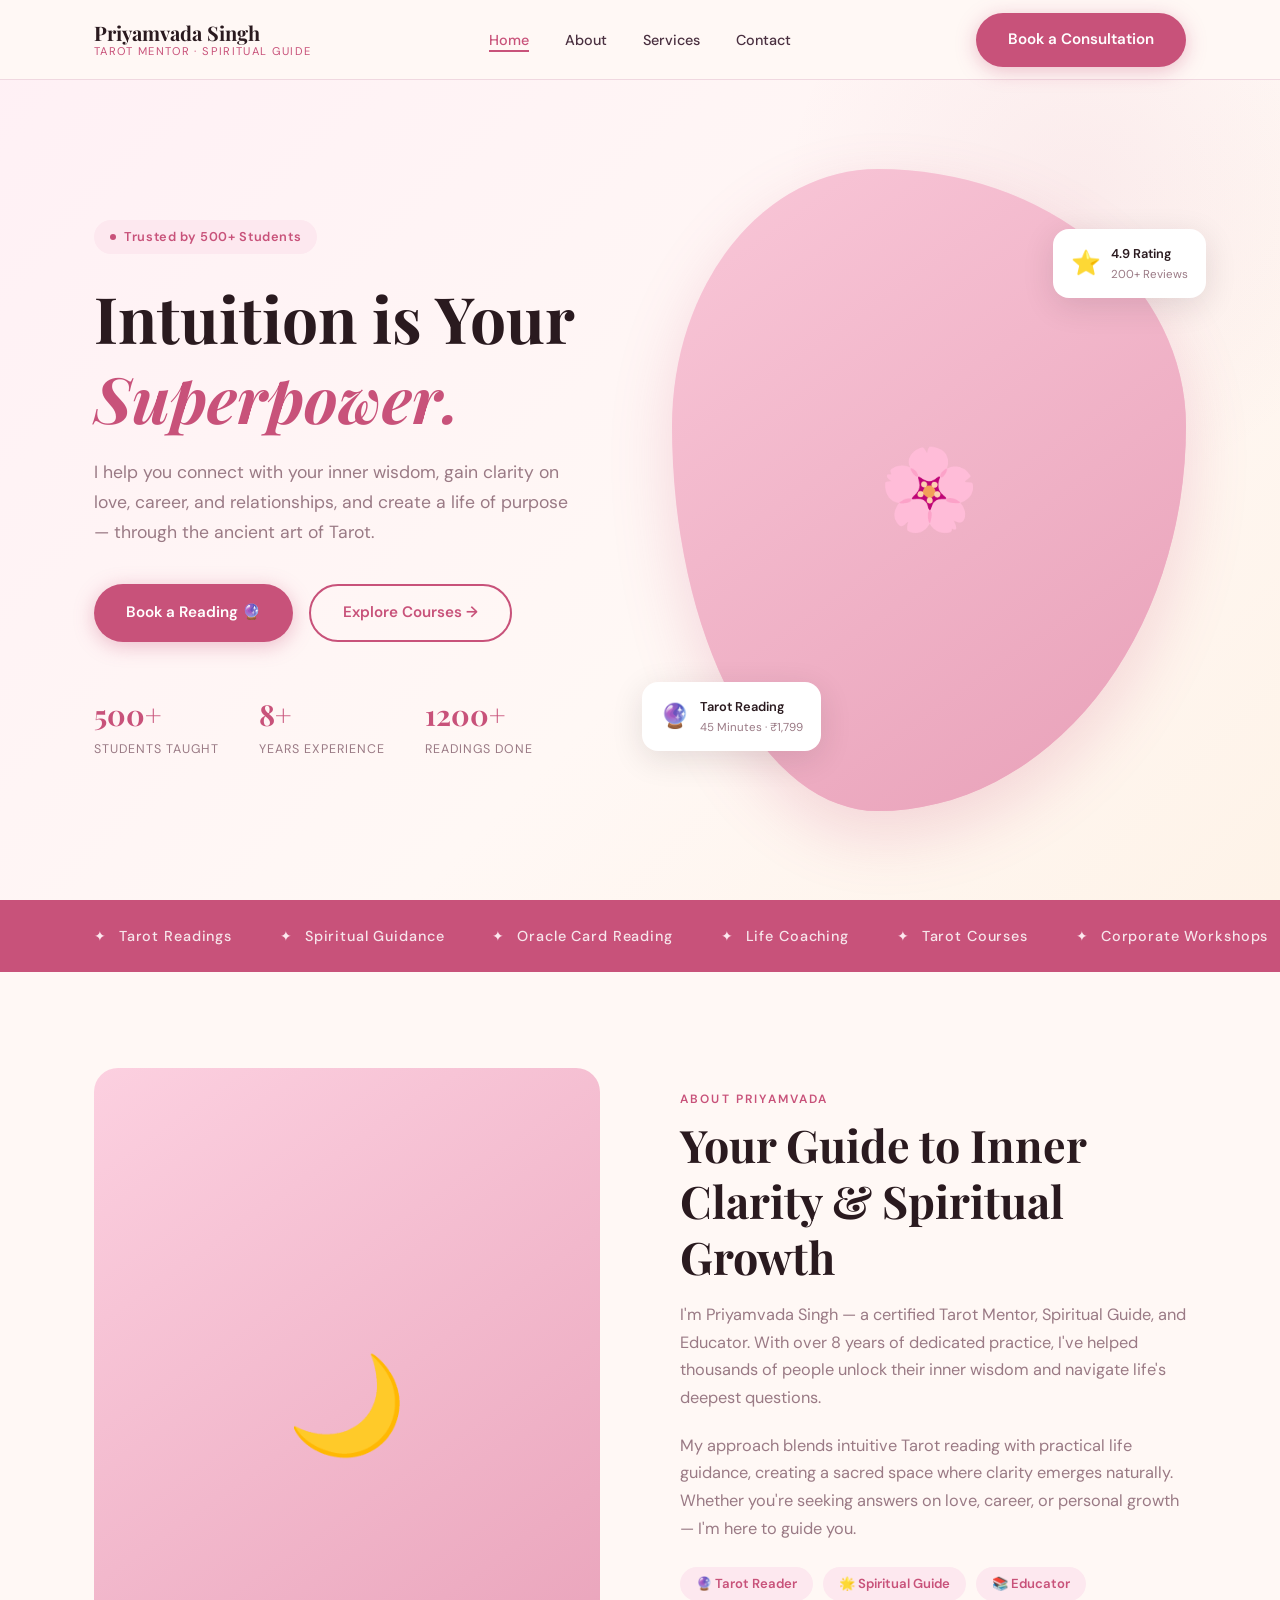
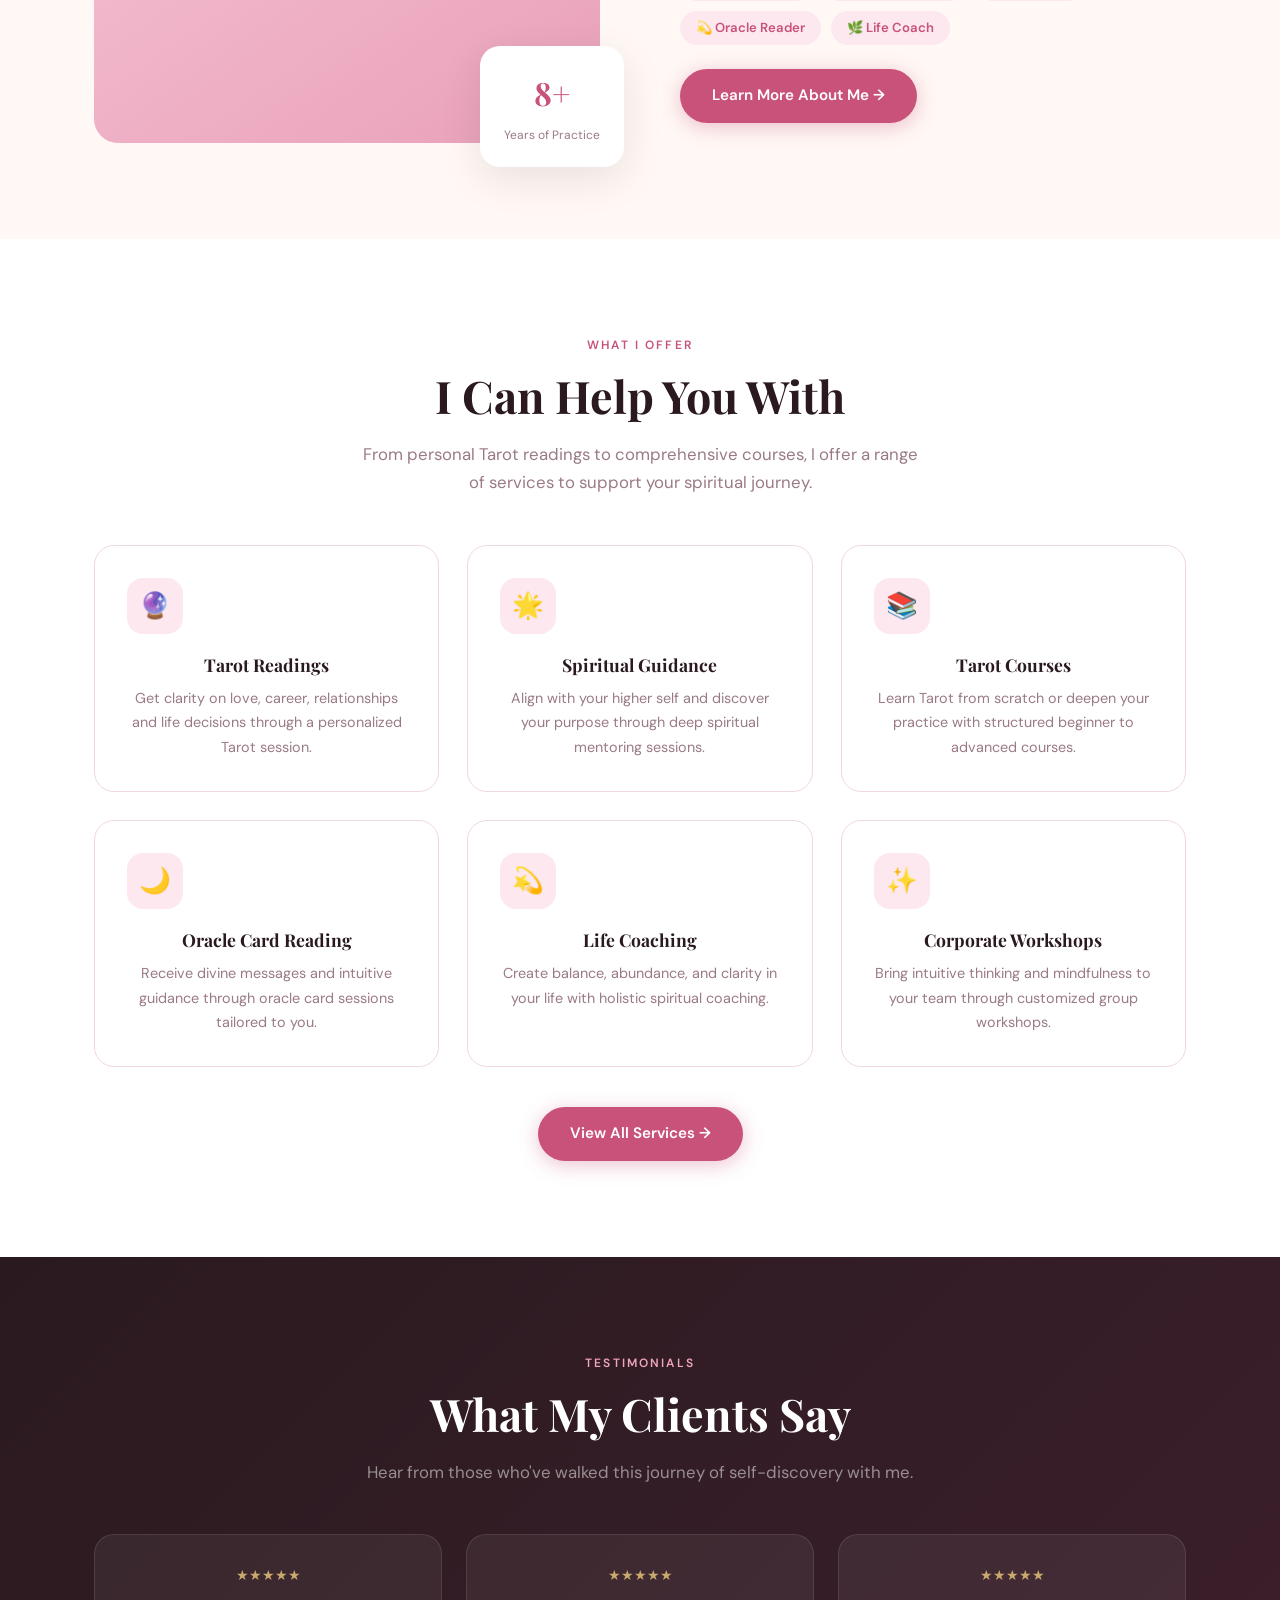
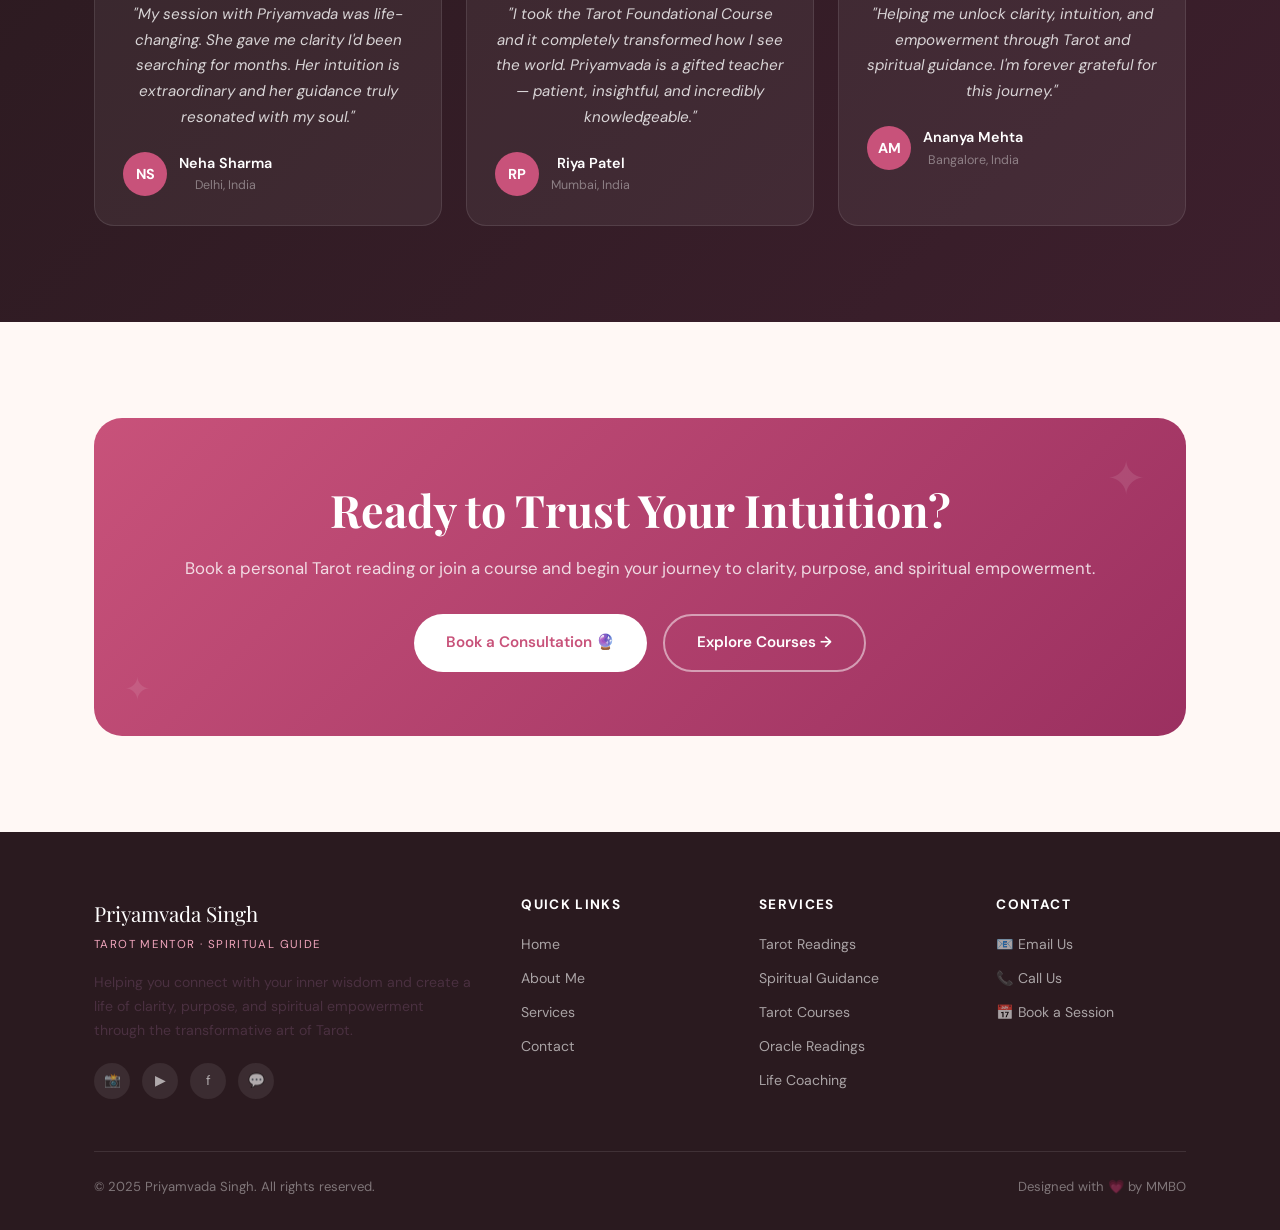
==== index.html @ e2b1d57c "first commit" ====
<!DOCTYPE html>
<html lang="en">
<head>
  <meta charset="UTF-8" />
  <meta name="viewport" content="width=device-width, initial-scale=1.0" />
  <title>Priyamvada Singh | Tarot Mentor & Spiritual Guide</title>
  <meta name="description" content="Connect with your inner wisdom through Tarot readings, spiritual guidance, and courses with Priyamvada Singh." />
  <link rel="stylesheet" href="css/style.css" />
</head>
<body>

<!-- NAVBAR -->
<nav class="navbar">
  <div class="container">
    <div class="nav-inner">
      <a href="index.html" class="nav-logo">
        <span class="logo-name">Priyamvada Singh</span>
        <span class="logo-tagline">Tarot Mentor · Spiritual Guide</span>
      </a>
      <ul class="nav-links">
        <li><a href="index.html" class="active">Home</a></li>
        <li><a href="about.html">About</a></li>
        <li><a href="services.html">Services</a></li>
        <li><a href="contact.html">Contact</a></li>
      </ul>
      <a href="contact.html" class="btn btn-primary nav-cta">Book a Consultation</a>
      <button class="hamburger" aria-label="Menu">
        <span></span><span></span><span></span>
      </button>
    </div>
  </div>
</nav>

<!-- HERO -->
<section class="hero">
  <div class="container">
    <div class="hero-grid">
      <div class="hero-content">
        <div class="hero-badge"><span class="dot"></span> Trusted by 500+ Students</div>
        <h1 class="hero-title">Intuition is Your <em>Superpower.</em></h1>
        <p class="hero-sub">I help you connect with your inner wisdom, gain clarity on love, career, and relationships, and create a life of purpose — through the ancient art of Tarot.</p>
        <div class="hero-actions">
          <a href="contact.html" class="btn btn-primary">Book a Reading 🔮</a>
          <a href="services.html" class="btn btn-outline">Explore Courses →</a>
        </div>
        <div class="hero-stats">
          <div class="hero-stat">
            <div class="num"><span data-target="500" data-suffix="+">500+</span></div>
            <div class="lbl">Students Taught</div>
          </div>
          <div class="hero-stat">
            <div class="num"><span data-target="8" data-suffix="+">8+</span></div>
            <div class="lbl">Years Experience</div>
          </div>
          <div class="hero-stat">
            <div class="num"><span data-target="1200" data-suffix="+">1200+</span></div>
            <div class="lbl">Readings Done</div>
          </div>
        </div>
      </div>
      <div class="hero-img-wrap">
        <div class="hero-img-frame">
          <div style="width:100%;height:100%;background:linear-gradient(145deg,#f9c7d8,#e8a0b8);display:flex;align-items:center;justify-content:center;font-size:5rem;">🌸</div>
        </div>
        <div class="hero-float fl-1">
          <div class="fi">🔮</div>
          <div>
            <div class="ft">Tarot Reading</div>
            <div class="fs">45 Minutes · ₹1,799</div>
          </div>
        </div>
        <div class="hero-float fl-2">
          <div class="fi">⭐</div>
          <div>
            <div class="ft">4.9 Rating</div>
            <div class="fs">200+ Reviews</div>
          </div>
        </div>
      </div>
    </div>
  </div>
</section>

<!-- SERVICES STRIP -->
<div class="services-strip">
  <div class="container">
    <div class="strip-inner">
      <span class="strip-item"><span class="star">✦</span> Tarot Readings</span>
      <span class="strip-item"><span class="star">✦</span> Spiritual Guidance</span>
      <span class="strip-item"><span class="star">✦</span> Oracle Card Reading</span>
      <span class="strip-item"><span class="star">✦</span> Life Coaching</span>
      <span class="strip-item"><span class="star">✦</span> Tarot Courses</span>
      <span class="strip-item"><span class="star">✦</span> Corporate Workshops</span>
      <!-- duplicate for seamless loop -->
      <span class="strip-item"><span class="star">✦</span> Tarot Readings</span>
      <span class="strip-item"><span class="star">✦</span> Spiritual Guidance</span>
      <span class="strip-item"><span class="star">✦</span> Oracle Card Reading</span>
      <span class="strip-item"><span class="star">✦</span> Life Coaching</span>
      <span class="strip-item"><span class="star">✦</span> Tarot Courses</span>
      <span class="strip-item"><span class="star">✦</span> Corporate Workshops</span>
    </div>
  </div>
</div>

<!-- ABOUT SNIPPET -->
<section class="section-pad">
  <div class="container">
    <div class="about-home-grid">
      <div class="about-home-img">
        <div class="about-img-main">
          <div style="width:100%;height:100%;background:linear-gradient(145deg,#fcd0e0,#e8a0b8);display:flex;align-items:center;justify-content:center;font-size:6rem;">🌙</div>
        </div>
        <div class="about-card">
          <span class="ac-num">8+</span>
          <span class="ac-txt">Years of Practice</span>
        </div>
      </div>
      <div class="about-home-content">
        <span class="eyebrow">About Priyamvada</span>
        <h2 class="section-title">Your Guide to Inner Clarity &amp; Spiritual Growth</h2>
        <p>I'm Priyamvada Singh — a certified Tarot Mentor, Spiritual Guide, and Educator. With over 8 years of dedicated practice, I've helped thousands of people unlock their inner wisdom and navigate life's deepest questions.</p>
        <p>My approach blends intuitive Tarot reading with practical life guidance, creating a sacred space where clarity emerges naturally. Whether you're seeking answers on love, career, or personal growth — I'm here to guide you.</p>
        <div class="skills-list">
          <span class="skill-tag">🔮 Tarot Reader</span>
          <span class="skill-tag">🌟 Spiritual Guide</span>
          <span class="skill-tag">📚 Educator</span>
          <span class="skill-tag">💫 Oracle Reader</span>
          <span class="skill-tag">🌿 Life Coach</span>
        </div>
        <a href="about.html" class="btn btn-primary">Learn More About Me →</a>
      </div>
    </div>
  </div>
</section>

<!-- SERVICES OVERVIEW -->
<section class="section-pad" style="background:var(--white);">
  <div class="container text-center">
    <span class="eyebrow">What I Offer</span>
    <h2 class="section-title">I Can Help You With</h2>
    <p class="section-subtitle">From personal Tarot readings to comprehensive courses, I offer a range of services to support your spiritual journey.</p>
    <div class="cards-grid">
      <div class="card">
        <div class="card-icon">🔮</div>
        <h3>Tarot Readings</h3>
        <p>Get clarity on love, career, relationships and life decisions through a personalized Tarot session.</p>
      </div>
      <div class="card">
        <div class="card-icon">🌟</div>
        <h3>Spiritual Guidance</h3>
        <p>Align with your higher self and discover your purpose through deep spiritual mentoring sessions.</p>
      </div>
      <div class="card">
        <div class="card-icon">📚</div>
        <h3>Tarot Courses</h3>
        <p>Learn Tarot from scratch or deepen your practice with structured beginner to advanced courses.</p>
      </div>
      <div class="card">
        <div class="card-icon">🌙</div>
        <h3>Oracle Card Reading</h3>
        <p>Receive divine messages and intuitive guidance through oracle card sessions tailored to you.</p>
      </div>
      <div class="card">
        <div class="card-icon">💫</div>
        <h3>Life Coaching</h3>
        <p>Create balance, abundance, and clarity in your life with holistic spiritual coaching.</p>
      </div>
      <div class="card">
        <div class="card-icon">✨</div>
        <h3>Corporate Workshops</h3>
        <p>Bring intuitive thinking and mindfulness to your team through customized group workshops.</p>
      </div>
    </div>
    <div style="margin-top:40px;">
      <a href="services.html" class="btn btn-primary">View All Services →</a>
    </div>
  </div>
</section>

<!-- TESTIMONIALS -->
<section class="section-pad testimonials-bg">
  <div class="container text-center">
    <span class="eyebrow">Testimonials</span>
    <h2 class="section-title">What My Clients Say</h2>
    <p class="section-subtitle">Hear from those who've walked this journey of self-discovery with me.</p>
    <div class="testi-grid">
      <div class="testi-card">
        <div class="testi-stars">★★★★★</div>
        <p class="testi-text">"My session with Priyamvada was life-changing. She gave me clarity I'd been searching for months. Her intuition is extraordinary and her guidance truly resonated with my soul."</p>
        <div class="testi-author">
          <div class="testi-avatar">NS</div>
          <div>
            <div class="testi-name">Neha Sharma</div>
            <div class="testi-loc">Delhi, India</div>
          </div>
        </div>
      </div>
      <div class="testi-card">
        <div class="testi-stars">★★★★★</div>
        <p class="testi-text">"I took the Tarot Foundational Course and it completely transformed how I see the world. Priyamvada is a gifted teacher — patient, insightful, and incredibly knowledgeable."</p>
        <div class="testi-author">
          <div class="testi-avatar">RP</div>
          <div>
            <div class="testi-name">Riya Patel</div>
            <div class="testi-loc">Mumbai, India</div>
          </div>
        </div>
      </div>
      <div class="testi-card">
        <div class="testi-stars">★★★★★</div>
        <p class="testi-text">"Helping me unlock clarity, intuition, and empowerment through Tarot and spiritual guidance. I'm forever grateful for this journey."</p>
        <div class="testi-author">
          <div class="testi-avatar">AM</div>
          <div>
            <div class="testi-name">Ananya Mehta</div>
            <div class="testi-loc">Bangalore, India</div>
          </div>
        </div>
      </div>
    </div>
  </div>
</section>

<!-- CTA SECTION -->
<section class="section-pad">
  <div class="container">
    <div class="cta-banner">
      <h2>Ready to Trust Your Intuition?</h2>
      <p>Book a personal Tarot reading or join a course and begin your journey to clarity, purpose, and spiritual empowerment.</p>
      <div style="display:flex;gap:16px;justify-content:center;flex-wrap:wrap;">
        <a href="contact.html" class="btn btn-white">Book a Consultation 🔮</a>
        <a href="services.html" class="btn btn-outline" style="border-color:rgba(255,255,255,0.5);color:#fff;">Explore Courses →</a>
      </div>
    </div>
  </div>
</section>

<!-- FOOTER -->
<footer class="footer">
  <div class="container">
    <div class="footer-grid">
      <div class="footer-brand">
        <span class="logo-name">Priyamvada Singh</span>
        <span class="logo-tagline">Tarot Mentor · Spiritual Guide</span>
        <p>Helping you connect with your inner wisdom and create a life of clarity, purpose, and spiritual empowerment through the transformative art of Tarot.</p>
        <div class="social-links">
          <a href="#" title="Instagram">📸</a>
          <a href="#" title="YouTube">▶</a>
          <a href="#" title="Facebook">f</a>
          <a href="#" title="WhatsApp">💬</a>
        </div>
      </div>
      <div class="footer-col">
        <h4>Quick Links</h4>
        <a href="index.html">Home</a>
        <a href="about.html">About Me</a>
        <a href="services.html">Services</a>
        <a href="contact.html">Contact</a>
      </div>
      <div class="footer-col">
        <h4>Services</h4>
        <a href="services.html">Tarot Readings</a>
        <a href="services.html">Spiritual Guidance</a>
        <a href="services.html">Tarot Courses</a>
        <a href="services.html">Oracle Readings</a>
        <a href="services.html">Life Coaching</a>
      </div>
      <div class="footer-col">
        <h4>Contact</h4>
        <a href="mailto:priyamvada@example.com">📧 Email Us</a>
        <a href="tel:+919999999999">📞 Call Us</a>
        <a href="contact.html">📅 Book a Session</a>
      </div>
    </div>
    <div class="footer-bottom">
      <span>© 2025 Priyamvada Singh. All rights reserved.</span>
      <span>Designed with 💗 by MMBO</span>
    </div>
  </div>
</footer>

<script src="js/main.js"></script>
</body>
</html>
---- css/style.css ----
/* ===========================
   PRIYAMVADA SINGH - MAIN CSS
   =========================== */

@import url('https://fonts.googleapis.com/css2?family=Playfair+Display:ital,wght@0,400;0,600;0,700;1,400&family=DM+Sans:wght@300;400;500;600&display=swap');

:root {
  --rose: #C8527A;
  --rose-light: #F0A5BC;
  --rose-pale: #FDE8EF;
  --cream: #FFF8F5;
  --gold: #C9A96E;
  --dark: #2A1A1F;
  --text: #4A3040;
  --text-muted: #9A7A85;
  --white: #FFFFFF;
  --border: #F0D8E0;
  --nav-h: 80px;
}

*, *::before, *::after { box-sizing: border-box; margin: 0; padding: 0; }

html { scroll-behavior: smooth; font-size: 16px; }

body {
  font-family: 'DM Sans', sans-serif;
  color: var(--text);
  background: var(--cream);
  line-height: 1.7;
}

/* ---- TYPOGRAPHY ---- */
h1, h2, h3, h4 {
  font-family: 'Playfair Display', serif;
  color: var(--dark);
  line-height: 1.25;
}
h1 { font-size: clamp(2.4rem, 5vw, 4rem); }
h2 { font-size: clamp(1.8rem, 3.5vw, 2.8rem); }
h3 { font-size: clamp(1.2rem, 2vw, 1.5rem); }

p { font-size: 1rem; color: var(--text); }

a { text-decoration: none; color: inherit; }
ul { list-style: none; }
img { max-width: 100%; display: block; }

/* ---- UTILITIES ---- */
.container { max-width: 1140px; margin: 0 auto; padding: 0 24px; }
.section-pad { padding: 96px 0; }
.section-pad-sm { padding: 64px 0; }
.text-center { text-align: center; }
.text-rose { color: var(--rose); }
.text-gold { color: var(--gold); }

.eyebrow {
  font-family: 'DM Sans', sans-serif;
  font-size: 0.75rem;
  font-weight: 600;
  letter-spacing: 0.18em;
  text-transform: uppercase;
  color: var(--rose);
  margin-bottom: 12px;
  display: block;
}

.section-title { margin-bottom: 16px; }
.section-subtitle {
  font-size: 1.05rem;
  color: var(--text-muted);
  max-width: 560px;
  margin: 0 auto 48px;
}

/* ---- BUTTONS ---- */
.btn {
  display: inline-flex;
  align-items: center;
  gap: 8px;
  padding: 14px 32px;
  border-radius: 50px;
  font-family: 'DM Sans', sans-serif;
  font-weight: 600;
  font-size: 0.95rem;
  transition: all 0.3s ease;
  cursor: pointer;
  border: none;
}
.btn-primary {
  background: var(--rose);
  color: var(--white);
  box-shadow: 0 4px 20px rgba(200,82,122,0.35);
}
.btn-primary:hover {
  background: #b04068;
  transform: translateY(-2px);
  box-shadow: 0 8px 28px rgba(200,82,122,0.4);
}
.btn-outline {
  background: transparent;
  color: var(--rose);
  border: 2px solid var(--rose);
}
.btn-outline:hover {
  background: var(--rose);
  color: var(--white);
}
.btn-white {
  background: var(--white);
  color: var(--rose);
}
.btn-white:hover {
  background: var(--rose-pale);
}

/* ---- NAVBAR ---- */
.navbar {
  position: fixed;
  top: 0; left: 0; right: 0;
  z-index: 1000;
  height: var(--nav-h);
  background: rgba(255,248,245,0.95);
  backdrop-filter: blur(12px);
  border-bottom: 1px solid var(--border);
  transition: box-shadow 0.3s;
}
.navbar.scrolled { box-shadow: 0 4px 24px rgba(42,26,31,0.08); }
.nav-inner {
  display: flex;
  align-items: center;
  justify-content: space-between;
  height: var(--nav-h);
}
.nav-logo {
  display: flex;
  flex-direction: column;
  line-height: 1.2;
}
.nav-logo .logo-name {
  font-family: 'Playfair Display', serif;
  font-size: 1.25rem;
  font-weight: 700;
  color: var(--dark);
}
.nav-logo .logo-tagline {
  font-size: 0.7rem;
  letter-spacing: 0.12em;
  text-transform: uppercase;
  color: var(--rose);
}
.nav-links {
  display: flex;
  align-items: center;
  gap: 36px;
}
.nav-links a {
  font-size: 0.9rem;
  font-weight: 500;
  color: var(--text);
  transition: color 0.2s;
  position: relative;
}
.nav-links a::after {
  content: '';
  position: absolute;
  bottom: -3px; left: 0;
  width: 0; height: 2px;
  background: var(--rose);
  transition: width 0.3s;
}
.nav-links a:hover,
.nav-links a.active { color: var(--rose); }
.nav-links a:hover::after,
.nav-links a.active::after { width: 100%; }
.nav-cta { margin-left: 8px; }

.hamburger {
  display: none;
  flex-direction: column;
  gap: 5px;
  cursor: pointer;
  padding: 4px;
}
.hamburger span {
  display: block;
  width: 24px;
  height: 2px;
  background: var(--dark);
  border-radius: 2px;
  transition: all 0.3s;
}

/* ---- HERO (HOME) ---- */
.hero {
  min-height: 100vh;
  display: flex;
  align-items: center;
  padding-top: var(--nav-h);
  background: linear-gradient(135deg, #FFF0F5 0%, var(--cream) 60%, #FEF3E8 100%);
  position: relative;
  overflow: hidden;
}
.hero::before {
  content: '';
  position: absolute;
  width: 600px; height: 600px;
  border-radius: 50%;
  background: radial-gradient(circle, rgba(200,82,122,0.08) 0%, transparent 70%);
  top: -100px; right: -100px;
  pointer-events: none;
}
.hero-grid {
  display: grid;
  grid-template-columns: 1fr 1fr;
  gap: 64px;
  align-items: center;
}
.hero-badge {
  display: inline-flex;
  align-items: center;
  gap: 8px;
  padding: 6px 16px;
  background: var(--rose-pale);
  border-radius: 50px;
  font-size: 0.8rem;
  font-weight: 600;
  color: var(--rose);
  margin-bottom: 24px;
  letter-spacing: 0.05em;
}
.hero-badge .dot {
  width: 6px; height: 6px;
  background: var(--rose);
  border-radius: 50%;
  animation: pulse 2s infinite;
}
@keyframes pulse {
  0%,100%{opacity:1;transform:scale(1)}
  50%{opacity:0.5;transform:scale(1.4)}
}
.hero-title { margin-bottom: 20px; }
.hero-title em {
  font-style: italic;
  color: var(--rose);
}
.hero-sub {
  font-size: 1.1rem;
  color: var(--text-muted);
  margin-bottom: 36px;
  max-width: 480px;
}
.hero-actions {
  display: flex;
  gap: 16px;
  flex-wrap: wrap;
  margin-bottom: 48px;
}
.hero-stats {
  display: flex;
  gap: 40px;
}
.hero-stat .num {
  font-family: 'Playfair Display', serif;
  font-size: 1.8rem;
  font-weight: 700;
  color: var(--dark);
}
.hero-stat .num span { color: var(--rose); }
.hero-stat .lbl {
  font-size: 0.78rem;
  color: var(--text-muted);
  letter-spacing: 0.08em;
  text-transform: uppercase;
}
.hero-img-wrap {
  position: relative;
}
.hero-img-frame {
  border-radius: 40% 60% 60% 40% / 40% 40% 60% 60%;
  overflow: hidden;
  aspect-ratio: 4/5;
  background: linear-gradient(145deg, var(--rose-pale), var(--rose-light));
  box-shadow: 0 24px 64px rgba(200,82,122,0.2);
}
.hero-img-frame img {
  width: 100%; height: 100%;
  object-fit: cover;
  border-radius: inherit;
}
.hero-float {
  position: absolute;
  background: var(--white);
  border-radius: 16px;
  padding: 14px 18px;
  box-shadow: 0 8px 32px rgba(42,26,31,0.12);
  display: flex;
  align-items: center;
  gap: 10px;
}
.hero-float.fl-1 { bottom: 60px; left: -30px; }
.hero-float.fl-2 { top: 60px; right: -20px; }
.hero-float .fi { font-size: 1.5rem; }
.hero-float .ft { font-size: 0.8rem; font-weight: 600; color: var(--dark); }
.hero-float .fs { font-size: 0.72rem; color: var(--text-muted); }

/* ---- SERVICES STRIP ---- */
.services-strip {
  padding: 24px 0;
  background: var(--rose);
  overflow: hidden;
}
.strip-inner {
  display: flex;
  gap: 48px;
  animation: marquee 20s linear infinite;
  white-space: nowrap;
}
.strip-item {
  display: inline-flex;
  align-items: center;
  gap: 12px;
  color: rgba(255,255,255,0.85);
  font-size: 0.9rem;
  font-weight: 500;
  letter-spacing: 0.06em;
}
.strip-item .star { color: var(--rose-pale); }
@keyframes marquee {
  0% { transform: translateX(0); }
  100% { transform: translateX(-50%); }
}

/* ---- ABOUT SECTION (homepage) ---- */
.about-home-grid {
  display: grid;
  grid-template-columns: 1fr 1fr;
  gap: 80px;
  align-items: center;
}
.about-home-img {
  position: relative;
}
.about-img-main {
  border-radius: 24px;
  overflow: hidden;
  aspect-ratio: 3/4;
  background: var(--rose-pale);
}
.about-img-main img { width:100%;height:100%;object-fit:cover; }
.about-card {
  position: absolute;
  bottom: -24px;
  right: -24px;
  background: var(--white);
  border-radius: 20px;
  padding: 20px 24px;
  box-shadow: 0 12px 40px rgba(42,26,31,0.1);
  text-align: center;
}
.about-card .ac-num {
  font-family: 'Playfair Display', serif;
  font-size: 2rem;
  font-weight: 700;
  color: var(--rose);
  display: block;
}
.about-card .ac-txt { font-size: 0.75rem; color: var(--text-muted); }
.about-home-content .eyebrow { margin-bottom: 8px; }
.about-home-content p { margin-bottom: 20px; color: var(--text-muted); font-size: 1.02rem; }
.skills-list { display: flex; flex-wrap: wrap; gap: 10px; margin: 24px 0; }
.skill-tag {
  padding: 6px 16px;
  background: var(--rose-pale);
  color: var(--rose);
  border-radius: 50px;
  font-size: 0.82rem;
  font-weight: 600;
}

/* ---- CARD GRID ---- */
.cards-grid {
  display: grid;
  grid-template-columns: repeat(3, 1fr);
  gap: 28px;
}
.card {
  background: var(--white);
  border-radius: 20px;
  padding: 32px;
  border: 1px solid var(--border);
  transition: all 0.3s;
}
.card:hover {
  transform: translateY(-6px);
  box-shadow: 0 16px 48px rgba(200,82,122,0.12);
  border-color: var(--rose-light);
}
.card-icon {
  width: 56px; height: 56px;
  background: var(--rose-pale);
  border-radius: 16px;
  display: flex;
  align-items: center;
  justify-content: center;
  font-size: 1.6rem;
  margin-bottom: 20px;
}
.card h3 { font-size: 1.1rem; margin-bottom: 10px; }
.card p { font-size: 0.9rem; color: var(--text-muted); }

/* ---- TESTIMONIALS ---- */
.testimonials-bg {
  background: linear-gradient(135deg, #2A1A1F 0%, #3D1F2D 100%);
}
.testimonials-bg .eyebrow { color: var(--rose-light); }
.testimonials-bg .section-title { color: var(--white); }
.testimonials-bg .section-subtitle { color: rgba(255,255,255,0.5); }
.testi-grid { display: grid; grid-template-columns: repeat(3,1fr); gap: 24px; }
.testi-card {
  background: rgba(255,255,255,0.06);
  border: 1px solid rgba(255,255,255,0.1);
  border-radius: 20px;
  padding: 28px;
}
.testi-stars { color: var(--gold); font-size: 0.9rem; margin-bottom: 14px; }
.testi-text {
  font-size: 0.95rem;
  color: rgba(255,255,255,0.8);
  line-height: 1.7;
  margin-bottom: 20px;
  font-style: italic;
}
.testi-author { display: flex; align-items: center; gap: 12px; }
.testi-avatar {
  width: 44px; height: 44px;
  border-radius: 50%;
  background: var(--rose);
  display: flex; align-items: center; justify-content: center;
  font-weight: 700; color: var(--white); font-size: 0.9rem;
}
.testi-name { font-weight: 600; color: var(--white); font-size: 0.9rem; }
.testi-loc { font-size: 0.78rem; color: rgba(255,255,255,0.4); }

/* ---- CTA BANNER ---- */
.cta-banner {
  background: linear-gradient(135deg, var(--rose) 0%, #9B3060 100%);
  border-radius: 28px;
  padding: 64px 48px;
  text-align: center;
  position: relative;
  overflow: hidden;
}
.cta-banner::before {
  content:'✦';
  position:absolute;
  top:20px;right:40px;
  font-size:3rem;
  color:rgba(255,255,255,0.1);
}
.cta-banner::after {
  content:'✦';
  position:absolute;
  bottom:20px;left:30px;
  font-size:2rem;
  color:rgba(255,255,255,0.1);
}
.cta-banner h2 { color: var(--white); margin-bottom: 16px; }
.cta-banner p { color: rgba(255,255,255,0.8); margin-bottom: 32px; font-size: 1.05rem; }

/* ---- FOOTER ---- */
.footer {
  background: var(--dark);
  color: rgba(255,255,255,0.7);
  padding: 64px 0 32px;
}
.footer-grid {
  display: grid;
  grid-template-columns: 2fr 1fr 1fr 1fr;
  gap: 48px;
  margin-bottom: 48px;
}
.footer-brand .logo-name { font-family: 'Playfair Display', serif; font-size: 1.3rem; color: var(--white); display: block; margin-bottom: 4px; }
.footer-brand .logo-tagline { font-size: 0.72rem; letter-spacing: 0.12em; text-transform: uppercase; color: var(--rose-light); display: block; margin-bottom: 16px; }
.footer-brand p { font-size: 0.88rem; line-height: 1.7; margin-bottom: 20px; }
.social-links { display: flex; gap: 12px; }
.social-links a {
  width: 36px; height: 36px;
  border-radius: 50%;
  background: rgba(255,255,255,0.08);
  display: flex; align-items: center; justify-content: center;
  font-size: 0.85rem;
  color: rgba(255,255,255,0.6);
  transition: all 0.2s;
}
.social-links a:hover { background: var(--rose); color: var(--white); }
.footer-col h4 { font-family: 'DM Sans', sans-serif; font-size: 0.85rem; font-weight: 700; letter-spacing: 0.1em; text-transform: uppercase; color: var(--white); margin-bottom: 20px; }
.footer-col a { display: block; font-size: 0.88rem; color: rgba(255,255,255,0.6); margin-bottom: 10px; transition: color 0.2s; }
.footer-col a:hover { color: var(--rose-light); }
.footer-bottom {
  border-top: 1px solid rgba(255,255,255,0.1);
  padding-top: 24px;
  display: flex;
  justify-content: space-between;
  align-items: center;
  font-size: 0.82rem;
  color: rgba(255,255,255,0.4);
}

/* ---- PAGE HERO (inner pages) ---- */
.page-hero {
  background: linear-gradient(135deg, #FFF0F5 0%, var(--cream) 100%);
  padding: calc(var(--nav-h) + 64px) 0 80px;
  text-align: center;
  position: relative;
  overflow: hidden;
}
.page-hero::before {
  content:'';
  position:absolute;
  width:400px;height:400px;
  border-radius:50%;
  background:radial-gradient(circle,rgba(200,82,122,0.1) 0%,transparent 70%);
  top:-100px;right:10%;
  pointer-events:none;
}
.breadcrumb {
  display: flex;
  align-items: center;
  justify-content: center;
  gap: 8px;
  font-size: 0.85rem;
  color: var(--text-muted);
  margin-bottom: 16px;
}
.breadcrumb a { color: var(--rose); }
.breadcrumb span { color: var(--border); }

/* ---- ABOUT PAGE ---- */
.about-intro-grid {
  display: grid;
  grid-template-columns: 5fr 7fr;
  gap: 80px;
  align-items: start;
}
.about-img-stack { position: relative; }
.about-img-big {
  border-radius: 24px;
  overflow: hidden;
  aspect-ratio: 3/4;
  background: linear-gradient(145deg, var(--rose-pale), var(--rose-light));
}
.about-img-big img { width:100%;height:100%;object-fit:cover; }
.about-img-sm {
  position: absolute;
  bottom: -20px; right: -20px;
  width: 48%;
  border-radius: 16px;
  overflow: hidden;
  aspect-ratio: 1;
  border: 4px solid var(--white);
  box-shadow: 0 8px 32px rgba(42,26,31,0.12);
  background: var(--rose-pale);
}
.about-img-sm img { width:100%;height:100%;object-fit:cover; }
.about-intro-content p { color: var(--text-muted); margin-bottom: 20px; font-size: 1.02rem; }
.values-list { margin: 32px 0; display: flex; flex-direction: column; gap: 16px; }
.value-item {
  display: flex;
  align-items: flex-start;
  gap: 14px;
  padding: 16px 20px;
  background: var(--rose-pale);
  border-radius: 14px;
}
.value-icon { font-size: 1.4rem; flex-shrink: 0; }
.value-title { font-weight: 700; font-size: 0.95rem; color: var(--dark); margin-bottom: 2px; }
.value-desc { font-size: 0.85rem; color: var(--text-muted); }

.journey-section { background: var(--white); }
.timeline { position: relative; padding-left: 40px; }
.timeline::before {
  content:'';
  position:absolute;
  left: 16px; top:0; bottom:0;
  width: 2px;
  background: linear-gradient(to bottom, var(--rose), var(--rose-light), transparent);
}
.tl-item { position: relative; margin-bottom: 40px; }
.tl-dot {
  position: absolute;
  left: -32px; top: 6px;
  width: 14px; height: 14px;
  border-radius: 50%;
  background: var(--rose);
  border: 3px solid var(--white);
  box-shadow: 0 0 0 3px var(--rose-pale);
}
.tl-year { font-size: 0.78rem; font-weight: 700; color: var(--rose); letter-spacing: 0.1em; margin-bottom: 4px; }
.tl-title { font-size: 1rem; font-weight: 700; color: var(--dark); margin-bottom: 4px; }
.tl-desc { font-size: 0.88rem; color: var(--text-muted); }

/* ---- SERVICES PAGE ---- */
.services-full-grid { display: grid; grid-template-columns: repeat(2,1fr); gap: 32px; }
.service-card {
  background: var(--white);
  border-radius: 24px;
  padding: 40px;
  border: 1px solid var(--border);
  transition: all 0.3s;
  position: relative;
  overflow: hidden;
}
.service-card::before {
  content:'';
  position:absolute;
  top:0;left:0;right:0;
  height:4px;
  background: linear-gradient(90deg, var(--rose), var(--rose-light));
  transform: scaleX(0);
  transform-origin: left;
  transition: transform 0.3s;
}
.service-card:hover { transform: translateY(-4px); box-shadow: 0 20px 56px rgba(200,82,122,0.12); border-color: var(--rose-light); }
.service-card:hover::before { transform: scaleX(1); }
.service-icon { font-size: 2.4rem; margin-bottom: 20px; }
.service-card h3 { margin-bottom: 12px; font-size: 1.25rem; }
.service-card p { color: var(--text-muted); font-size: 0.95rem; margin-bottom: 20px; }
.service-includes { list-style: none; margin-bottom: 24px; }
.service-includes li {
  font-size: 0.88rem;
  color: var(--text-muted);
  padding: 6px 0;
  border-bottom: 1px solid var(--border);
  display: flex;
  align-items: center;
  gap: 8px;
}
.service-includes li::before { content:'✓'; color: var(--rose); font-weight: 700; }
.service-price { font-family: 'Playfair Display', serif; font-size: 1.4rem; font-weight: 700; color: var(--rose); }

.process-steps { display: grid; grid-template-columns: repeat(4,1fr); gap: 24px; position: relative; }
.process-steps::before {
  content:'';
  position:absolute;
  top:36px;left:10%;right:10%;
  height:2px;
  background: linear-gradient(90deg, var(--rose), var(--rose-light));
  z-index:0;
}
.step { text-align: center; position: relative; z-index:1; }
.step-num {
  width: 72px; height: 72px;
  border-radius: 50%;
  background: var(--white);
  border: 2px solid var(--rose);
  display: flex; align-items: center; justify-content: center;
  font-family: 'Playfair Display', serif;
  font-size: 1.4rem;
  font-weight: 700;
  color: var(--rose);
  margin: 0 auto 20px;
  box-shadow: 0 4px 20px rgba(200,82,122,0.15);
}
.step h4 { font-size: 0.95rem; margin-bottom: 8px; }
.step p { font-size: 0.82rem; color: var(--text-muted); }

/* ---- CONTACT PAGE ---- */
.contact-grid { display: grid; grid-template-columns: 5fr 7fr; gap: 64px; align-items: start; }
.contact-info-card {
  background: linear-gradient(135deg, var(--rose) 0%, #9B3060 100%);
  border-radius: 24px;
  padding: 40px;
  color: var(--white);
}
.contact-info-card h3 { color: var(--white); margin-bottom: 8px; }
.contact-info-card > p { color: rgba(255,255,255,0.7); margin-bottom: 32px; font-size: 0.95rem; }
.contact-item { display: flex; gap: 16px; margin-bottom: 24px; }
.contact-item-icon {
  width: 44px; height: 44px;
  border-radius: 12px;
  background: rgba(255,255,255,0.15);
  display: flex; align-items: center; justify-content: center;
  font-size: 1.1rem;
  flex-shrink: 0;
}
.contact-item-label { font-size: 0.75rem; letter-spacing: 0.1em; text-transform: uppercase; color: rgba(255,255,255,0.5); margin-bottom: 2px; }
.contact-item-val { font-weight: 600; color: var(--white); font-size: 0.95rem; }
.contact-social { margin-top: 32px; }
.contact-social p { color: rgba(255,255,255,0.6); font-size: 0.82rem; margin-bottom: 12px; }
.cs-links { display: flex; gap: 10px; }
.cs-links a {
  width: 38px; height: 38px;
  border-radius: 50%;
  background: rgba(255,255,255,0.15);
  display: flex; align-items: center; justify-content: center;
  font-size: 0.85rem; color: var(--white);
  transition: all 0.2s;
}
.cs-links a:hover { background: var(--white); color: var(--rose); }

.contact-form-wrap {
  background: var(--white);
  border-radius: 24px;
  padding: 40px;
  box-shadow: 0 8px 40px rgba(42,26,31,0.06);
}
.contact-form-wrap h3 { margin-bottom: 8px; }
.contact-form-wrap > p { color: var(--text-muted); font-size: 0.92rem; margin-bottom: 28px; }
.form-row { display: grid; grid-template-columns: 1fr 1fr; gap: 20px; }
.form-group { margin-bottom: 20px; }
.form-group label {
  display: block;
  font-size: 0.82rem;
  font-weight: 600;
  color: var(--dark);
  margin-bottom: 8px;
  letter-spacing: 0.04em;
}
.form-group input,
.form-group select,
.form-group textarea {
  width: 100%;
  padding: 12px 16px;
  border: 1.5px solid var(--border);
  border-radius: 12px;
  font-family: 'DM Sans', sans-serif;
  font-size: 0.95rem;
  color: var(--dark);
  background: var(--cream);
  transition: border-color 0.2s;
  outline: none;
  resize: vertical;
}
.form-group input:focus,
.form-group select:focus,
.form-group textarea:focus { border-color: var(--rose); background: var(--white); }
.form-group textarea { min-height: 120px; }
.form-group select { cursor: pointer; }

.faq-section { background: var(--cream); }
.faq-list { max-width: 720px; margin: 0 auto; }
.faq-item {
  background: var(--white);
  border-radius: 16px;
  margin-bottom: 12px;
  border: 1px solid var(--border);
  overflow: hidden;
}
.faq-q {
  width: 100%;
  background: none;
  border: none;
  padding: 20px 24px;
  text-align: left;
  display: flex;
  justify-content: space-between;
  align-items: center;
  cursor: pointer;
  font-family: 'DM Sans', sans-serif;
  font-size: 0.95rem;
  font-weight: 600;
  color: var(--dark);
}
.faq-q .arrow { transition: transform 0.3s; font-size: 0.7rem; color: var(--rose); }
.faq-item.open .faq-q .arrow { transform: rotate(180deg); }
.faq-a {
  max-height: 0;
  overflow: hidden;
  transition: max-height 0.4s ease;
}
.faq-item.open .faq-a { max-height: 200px; }
.faq-a p { padding: 0 24px 20px; font-size: 0.9rem; color: var(--text-muted); }

/* ---- MAP EMBED ---- */
.map-wrap {
  border-radius: 20px;
  overflow: hidden;
  height: 320px;
  background: var(--rose-pale);
  display: flex;
  align-items: center;
  justify-content: center;
  border: 1px solid var(--border);
}
.map-placeholder { text-align: center; color: var(--text-muted); }
.map-placeholder .mi { font-size: 2rem; margin-bottom: 8px; }

/* ---- MOBILE ---- */
@media (max-width: 992px) {
  .cards-grid { grid-template-columns: 1fr 1fr; }
  .hero-grid { grid-template-columns: 1fr; gap: 48px; }
  .hero-img-wrap { order: -1; max-width: 420px; margin: 0 auto; }
  .about-home-grid { grid-template-columns: 1fr; }
  .about-intro-grid { grid-template-columns: 1fr; }
  .footer-grid { grid-template-columns: 1fr 1fr; }
  .services-full-grid { grid-template-columns: 1fr; }
  .contact-grid { grid-template-columns: 1fr; }
  .process-steps { grid-template-columns: repeat(2,1fr); }
  .process-steps::before { display: none; }
  .testi-grid { grid-template-columns: 1fr; }
}
@media (max-width: 768px) {
  .nav-links { display: none; }
  .nav-cta.btn { display: none; }
  .hamburger { display: flex; }
  .nav-links.open { display: flex; flex-direction: column; position: absolute; top: var(--nav-h); left: 0; right: 0; background: var(--white); padding: 20px 24px 32px; border-bottom: 1px solid var(--border); gap: 20px; }
  .cards-grid { grid-template-columns: 1fr; }
  .hero-stats { gap: 24px; }
  .footer-grid { grid-template-columns: 1fr; }
  .form-row { grid-template-columns: 1fr; }
  .cta-banner { padding: 40px 28px; }
  .process-steps { grid-template-columns: 1fr 1fr; }
}
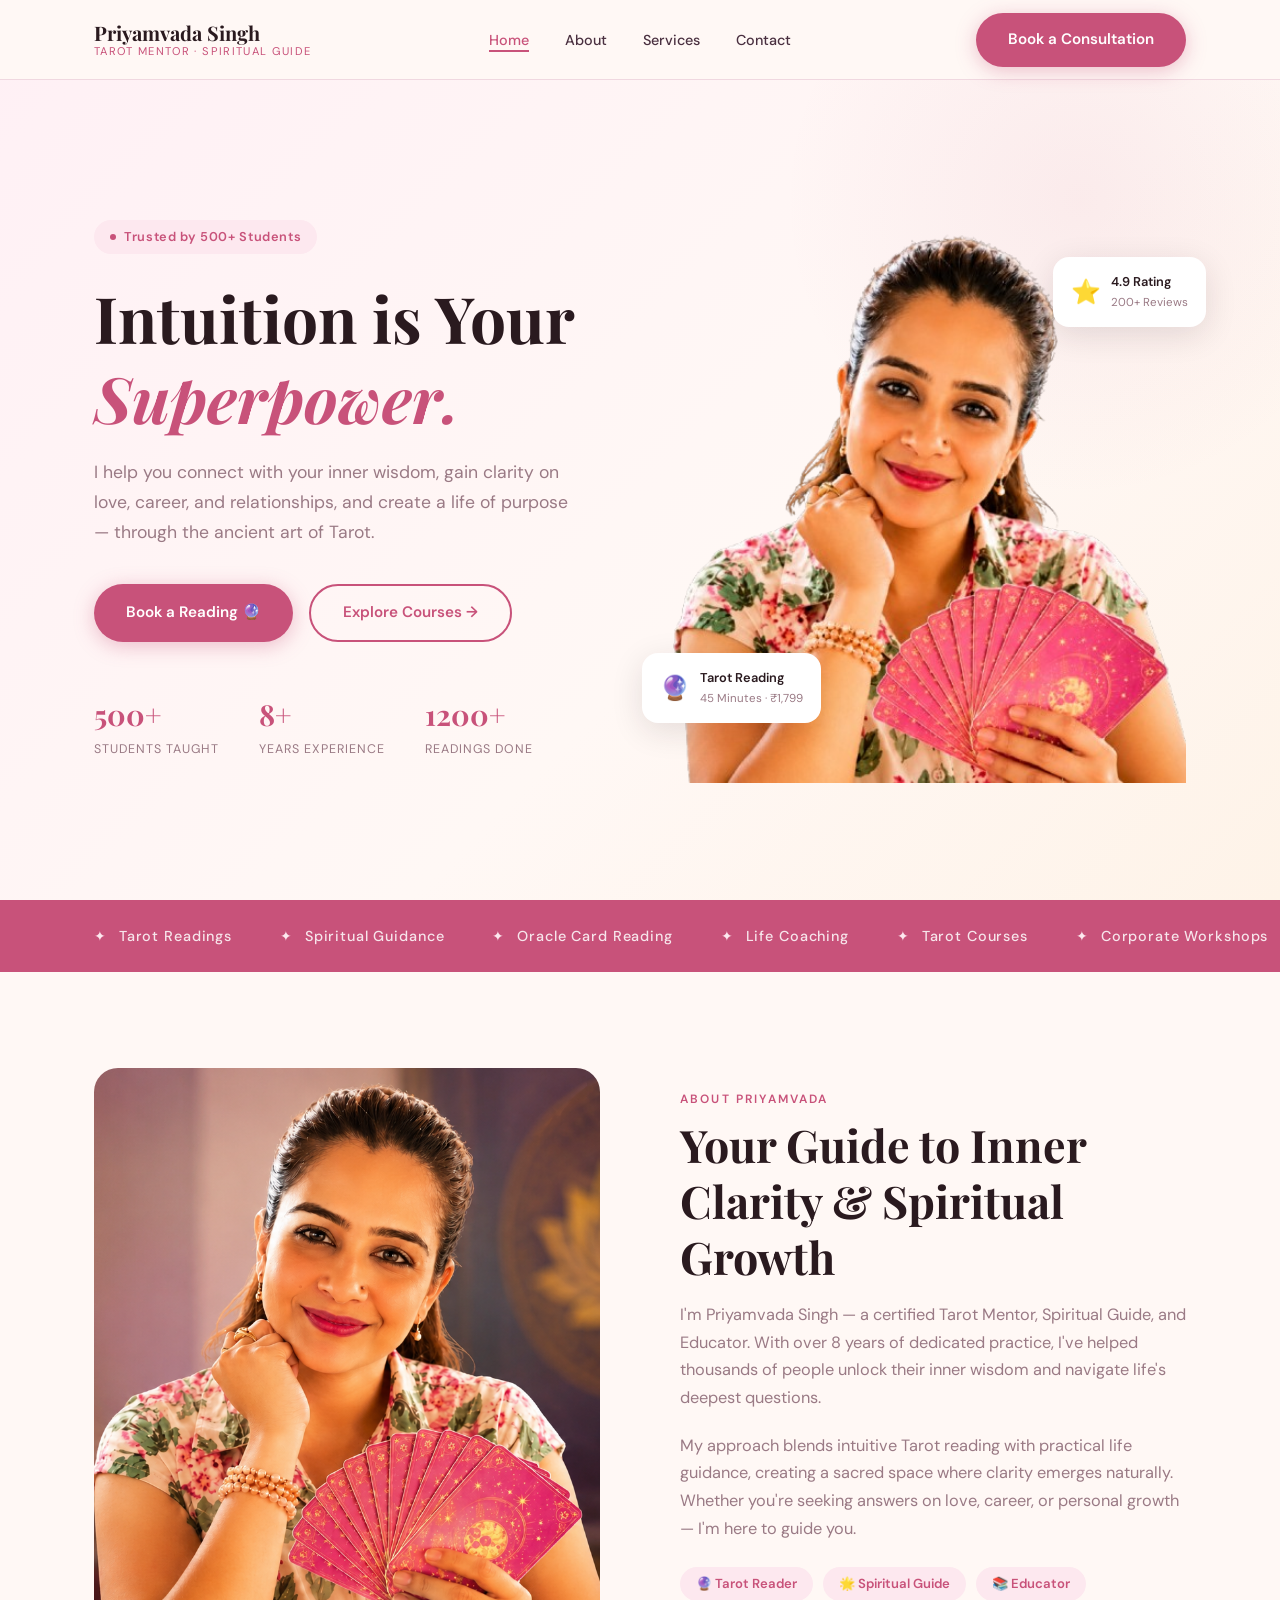
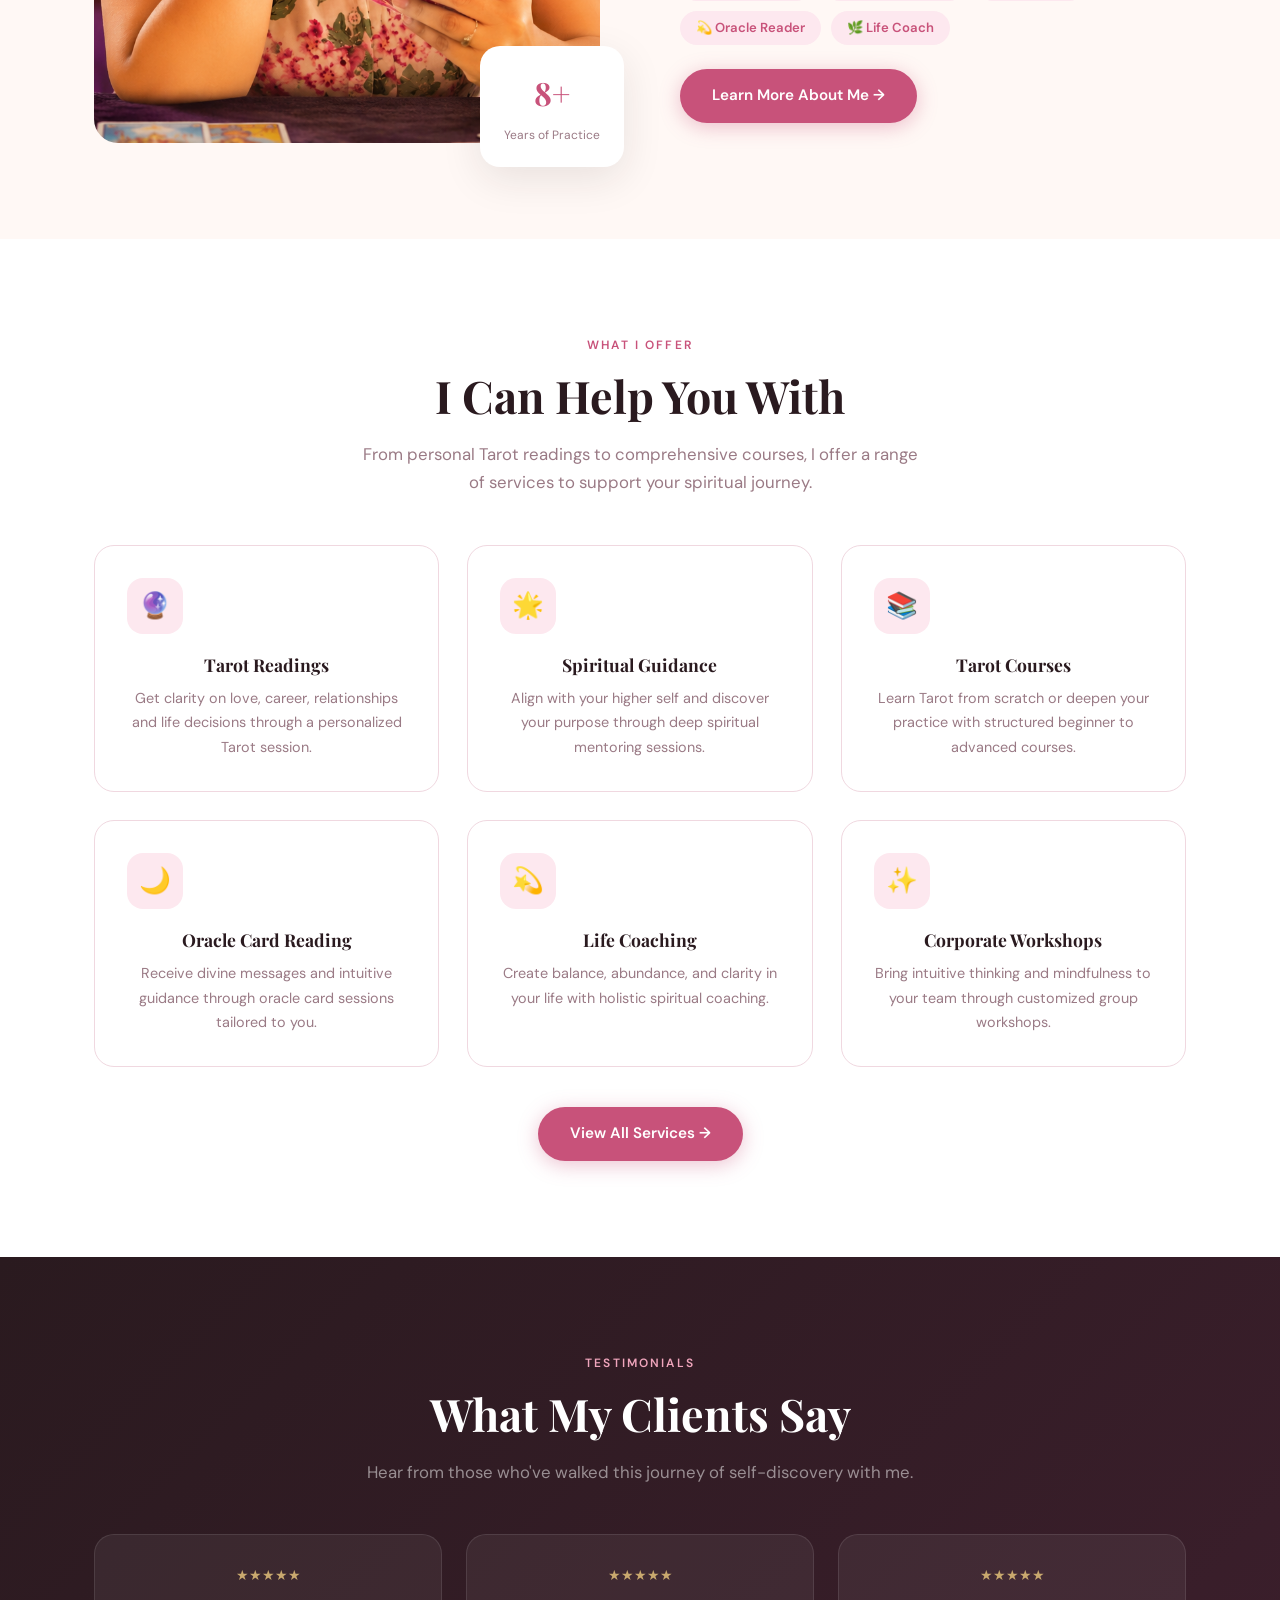
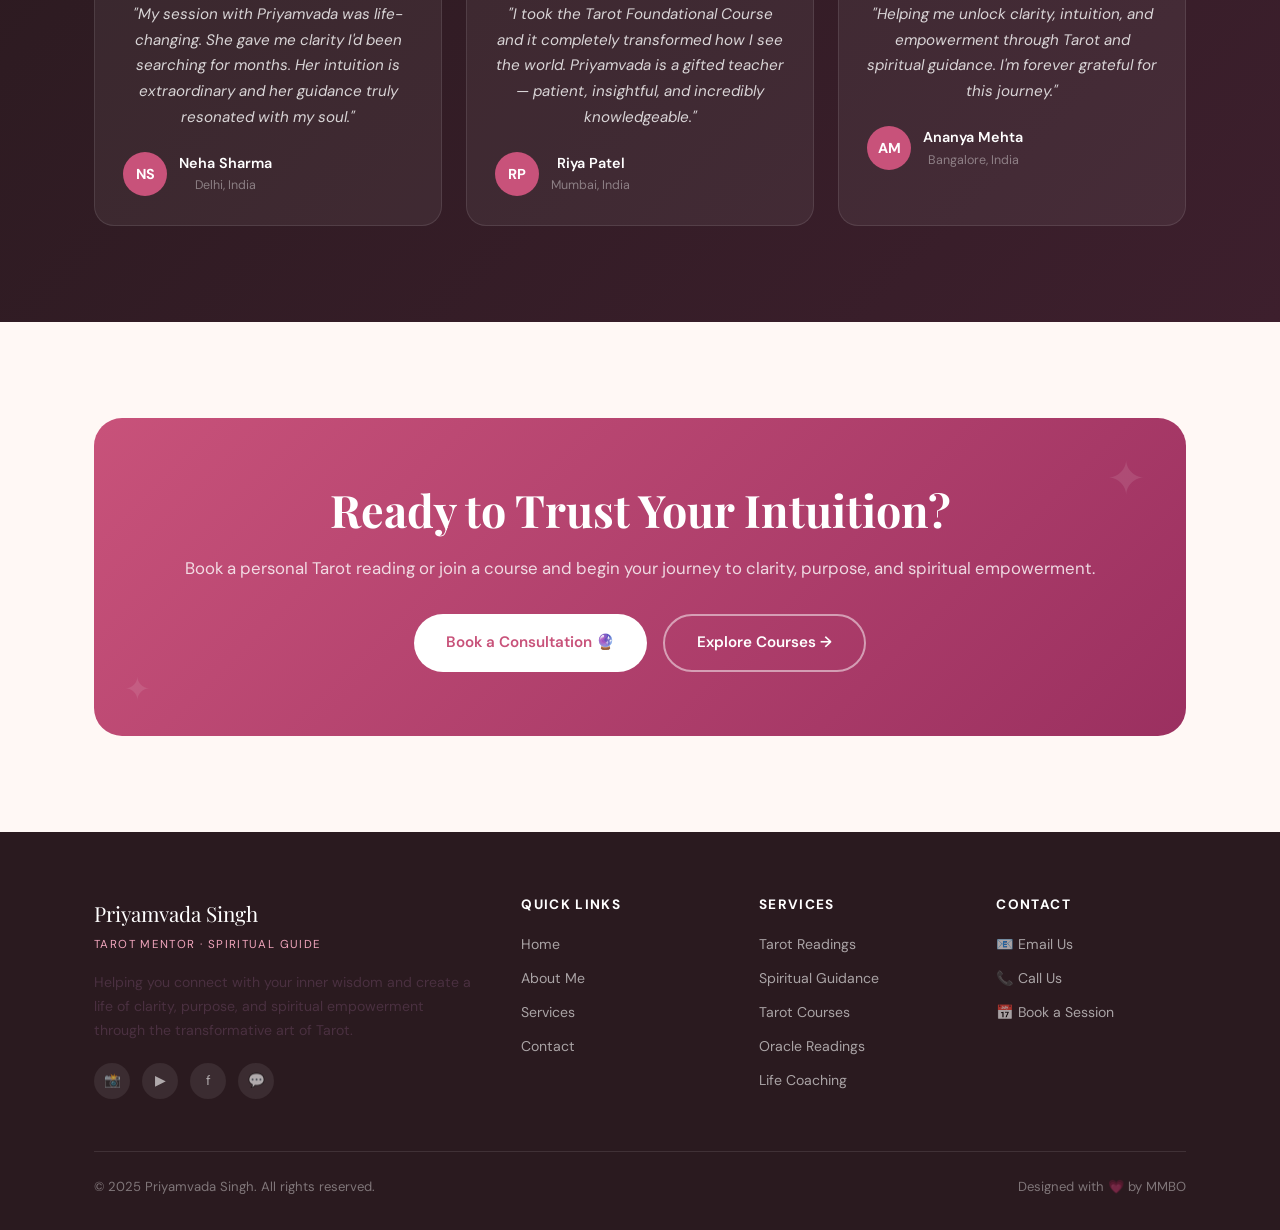
==== commit ca048eec: "secont commit" ====
--- a/index.html
+++ b/index.html
@@ -1,284 +1,305 @@
 <!DOCTYPE html>
 <html lang="en">
+
 <head>
   <meta charset="UTF-8" />
   <meta name="viewport" content="width=device-width, initial-scale=1.0" />
   <title>Priyamvada Singh | Tarot Mentor & Spiritual Guide</title>
-  <meta name="description" content="Connect with your inner wisdom through Tarot readings, spiritual guidance, and courses with Priyamvada Singh." />
+  <meta name="description"
+    content="Connect with your inner wisdom through Tarot readings, spiritual guidance, and courses with Priyamvada Singh." />
   <link rel="stylesheet" href="css/style.css" />
 </head>
+
 <body>
 
-<!-- NAVBAR -->
-<nav class="navbar">
-  <div class="container">
-    <div class="nav-inner">
-      <a href="index.html" class="nav-logo">
-        <span class="logo-name">Priyamvada Singh</span>
-        <span class="logo-tagline">Tarot Mentor · Spiritual Guide</span>
-      </a>
-      <ul class="nav-links">
-        <li><a href="index.html" class="active">Home</a></li>
-        <li><a href="about.html">About</a></li>
-        <li><a href="services.html">Services</a></li>
-        <li><a href="contact.html">Contact</a></li>
-      </ul>
-      <a href="contact.html" class="btn btn-primary nav-cta">Book a Consultation</a>
-      <button class="hamburger" aria-label="Menu">
-        <span></span><span></span><span></span>
-      </button>
+  <!-- NAVBAR -->
+  <nav class="navbar">
+    <div class="container">
+      <div class="nav-inner">
+        <a href="index.html" class="nav-logo">
+          <span class="logo-name">Priyamvada Singh</span>
+          <span class="logo-tagline">Tarot Mentor · Spiritual Guide</span>
+        </a>
+        <ul class="nav-links">
+          <li><a href="index.html" class="active">Home</a></li>
+          <li><a href="about.html">About</a></li>
+          <li><a href="services.html">Services</a></li>
+          <li><a href="contact.html">Contact</a></li>
+        </ul>
+        <a href="contact.html" class="btn btn-primary nav-cta">Book a Consultation</a>
+        <button class="hamburger" aria-label="Menu">
+          <span></span><span></span><span></span>
+        </button>
+      </div>
+    </div>
+  </nav>
+
+  <!-- HERO -->
+  <section class="hero">
+    <div class="container">
+      <div class="hero-grid">
+        <div class="hero-content">
+          <div class="hero-badge"><span class="dot"></span> Trusted by 500+ Students</div>
+          <h1 class="hero-title">Intuition is Your <em>Superpower.</em></h1>
+          <p class="hero-sub">I help you connect with your inner wisdom, gain clarity on love, career, and
+            relationships, and create a life of purpose — through the ancient art of Tarot.</p>
+          <div class="hero-actions">
+            <a href="contact.html" class="btn btn-primary">Book a Reading 🔮</a>
+            <a href="services.html" class="btn btn-outline">Explore Courses →</a>
+          </div>
+          <div class="hero-stats">
+            <div class="hero-stat">
+              <div class="num"><span data-target="500" data-suffix="+">500+</span></div>
+              <div class="lbl">Students Taught</div>
+            </div>
+            <div class="hero-stat">
+              <div class="num"><span data-target="8" data-suffix="+">8+</span></div>
+              <div class="lbl">Years Experience</div>
+            </div>
+            <div class="hero-stat">
+              <div class="num"><span data-target="1200" data-suffix="+">1200+</span></div>
+              <div class="lbl">Readings Done</div>
+            </div>
+          </div>
+        </div>
+        <div class="hero-img-wrap">
+          <div class="hero-img-frame">
+            <!-- <div style="width:100%;height:100%;background:linear-gradient(145deg,#f9c7d8,#e8a0b8);display:flex;align-items:center;justify-content:center;font-size:5rem;">🌸</div> -->
+            <img src="./image/hero_image.png" alt="hero-image" />
+          </div>
+          <div class="hero-float fl-1">
+            <div class="fi">🔮</div>
+            <div>
+              <div class="ft">Tarot Reading</div>
+              <div class="fs">45 Minutes · ₹1,799</div>
+            </div>
+          </div>
+          <div class="hero-float fl-2">
+            <div class="fi">⭐</div>
+            <div>
+              <div class="ft">4.9 Rating</div>
+              <div class="fs">200+ Reviews</div>
+            </div>
+          </div>
+        </div>
+      </div>
+    </div>
+  </section>
+
+  <!-- SERVICES STRIP -->
+  <div class="services-strip">
+    <div class="container">
+      <div class="strip-inner">
+        <span class="strip-item"><span class="star">✦</span> Tarot Readings</span>
+        <span class="strip-item"><span class="star">✦</span> Spiritual Guidance</span>
+        <span class="strip-item"><span class="star">✦</span> Oracle Card Reading</span>
+        <span class="strip-item"><span class="star">✦</span> Life Coaching</span>
+        <span class="strip-item"><span class="star">✦</span> Tarot Courses</span>
+        <span class="strip-item"><span class="star">✦</span> Corporate Workshops</span>
+        <!-- duplicate for seamless loop -->
+        <span class="strip-item"><span class="star">✦</span> Tarot Readings</span>
+        <span class="strip-item"><span class="star">✦</span> Spiritual Guidance</span>
+        <span class="strip-item"><span class="star">✦</span> Oracle Card Reading</span>
+        <span class="strip-item"><span class="star">✦</span> Life Coaching</span>
+        <span class="strip-item"><span class="star">✦</span> Tarot Courses</span>
+        <span class="strip-item"><span class="star">✦</span> Corporate Workshops</span>
+      </div>
     </div>
   </div>
-</nav>
-
-<!-- HERO -->
-<section class="hero">
-  <div class="container">
-    <div class="hero-grid">
-      <div class="hero-content">
-        <div class="hero-badge"><span class="dot"></span> Trusted by 500+ Students</div>
-        <h1 class="hero-title">Intuition is Your <em>Superpower.</em></h1>
-        <p class="hero-sub">I help you connect with your inner wisdom, gain clarity on love, career, and relationships, and create a life of purpose — through the ancient art of Tarot.</p>
-        <div class="hero-actions">
-          <a href="contact.html" class="btn btn-primary">Book a Reading 🔮</a>
-          <a href="services.html" class="btn btn-outline">Explore Courses →</a>
-        </div>
-        <div class="hero-stats">
-          <div class="hero-stat">
-            <div class="num"><span data-target="500" data-suffix="+">500+</span></div>
-            <div class="lbl">Students Taught</div>
-          </div>
-          <div class="hero-stat">
-            <div class="num"><span data-target="8" data-suffix="+">8+</span></div>
-            <div class="lbl">Years Experience</div>
-          </div>
-          <div class="hero-stat">
-            <div class="num"><span data-target="1200" data-suffix="+">1200+</span></div>
-            <div class="lbl">Readings Done</div>
-          </div>
-        </div>
-      </div>
-      <div class="hero-img-wrap">
-        <div class="hero-img-frame">
-          <div style="width:100%;height:100%;background:linear-gradient(145deg,#f9c7d8,#e8a0b8);display:flex;align-items:center;justify-content:center;font-size:5rem;">🌸</div>
-        </div>
-        <div class="hero-float fl-1">
-          <div class="fi">🔮</div>
-          <div>
-            <div class="ft">Tarot Reading</div>
-            <div class="fs">45 Minutes · ₹1,799</div>
-          </div>
-        </div>
-        <div class="hero-float fl-2">
-          <div class="fi">⭐</div>
-          <div>
-            <div class="ft">4.9 Rating</div>
-            <div class="fs">200+ Reviews</div>
-          </div>
-        </div>
-      </div>
-    </div>
-  </div>
-</section>
-
-<!-- SERVICES STRIP -->
-<div class="services-strip">
-  <div class="container">
-    <div class="strip-inner">
-      <span class="strip-item"><span class="star">✦</span> Tarot Readings</span>
-      <span class="strip-item"><span class="star">✦</span> Spiritual Guidance</span>
-      <span class="strip-item"><span class="star">✦</span> Oracle Card Reading</span>
-      <span class="strip-item"><span class="star">✦</span> Life Coaching</span>
-      <span class="strip-item"><span class="star">✦</span> Tarot Courses</span>
-      <span class="strip-item"><span class="star">✦</span> Corporate Workshops</span>
-      <!-- duplicate for seamless loop -->
-      <span class="strip-item"><span class="star">✦</span> Tarot Readings</span>
-      <span class="strip-item"><span class="star">✦</span> Spiritual Guidance</span>
-      <span class="strip-item"><span class="star">✦</span> Oracle Card Reading</span>
-      <span class="strip-item"><span class="star">✦</span> Life Coaching</span>
-      <span class="strip-item"><span class="star">✦</span> Tarot Courses</span>
-      <span class="strip-item"><span class="star">✦</span> Corporate Workshops</span>
-    </div>
-  </div>
-</div>
-
-<!-- ABOUT SNIPPET -->
-<section class="section-pad">
-  <div class="container">
-    <div class="about-home-grid">
-      <div class="about-home-img">
-        <div class="about-img-main">
-          <div style="width:100%;height:100%;background:linear-gradient(145deg,#fcd0e0,#e8a0b8);display:flex;align-items:center;justify-content:center;font-size:6rem;">🌙</div>
-        </div>
-        <div class="about-card">
-          <span class="ac-num">8+</span>
-          <span class="ac-txt">Years of Practice</span>
-        </div>
-      </div>
-      <div class="about-home-content">
-        <span class="eyebrow">About Priyamvada</span>
-        <h2 class="section-title">Your Guide to Inner Clarity &amp; Spiritual Growth</h2>
-        <p>I'm Priyamvada Singh — a certified Tarot Mentor, Spiritual Guide, and Educator. With over 8 years of dedicated practice, I've helped thousands of people unlock their inner wisdom and navigate life's deepest questions.</p>
-        <p>My approach blends intuitive Tarot reading with practical life guidance, creating a sacred space where clarity emerges naturally. Whether you're seeking answers on love, career, or personal growth — I'm here to guide you.</p>
-        <div class="skills-list">
-          <span class="skill-tag">🔮 Tarot Reader</span>
-          <span class="skill-tag">🌟 Spiritual Guide</span>
-          <span class="skill-tag">📚 Educator</span>
-          <span class="skill-tag">💫 Oracle Reader</span>
-          <span class="skill-tag">🌿 Life Coach</span>
-        </div>
-        <a href="about.html" class="btn btn-primary">Learn More About Me →</a>
-      </div>
-    </div>
-  </div>
-</section>
-
-<!-- SERVICES OVERVIEW -->
-<section class="section-pad" style="background:var(--white);">
-  <div class="container text-center">
-    <span class="eyebrow">What I Offer</span>
-    <h2 class="section-title">I Can Help You With</h2>
-    <p class="section-subtitle">From personal Tarot readings to comprehensive courses, I offer a range of services to support your spiritual journey.</p>
-    <div class="cards-grid">
-      <div class="card">
-        <div class="card-icon">🔮</div>
-        <h3>Tarot Readings</h3>
-        <p>Get clarity on love, career, relationships and life decisions through a personalized Tarot session.</p>
-      </div>
-      <div class="card">
-        <div class="card-icon">🌟</div>
-        <h3>Spiritual Guidance</h3>
-        <p>Align with your higher self and discover your purpose through deep spiritual mentoring sessions.</p>
-      </div>
-      <div class="card">
-        <div class="card-icon">📚</div>
-        <h3>Tarot Courses</h3>
-        <p>Learn Tarot from scratch or deepen your practice with structured beginner to advanced courses.</p>
-      </div>
-      <div class="card">
-        <div class="card-icon">🌙</div>
-        <h3>Oracle Card Reading</h3>
-        <p>Receive divine messages and intuitive guidance through oracle card sessions tailored to you.</p>
-      </div>
-      <div class="card">
-        <div class="card-icon">💫</div>
-        <h3>Life Coaching</h3>
-        <p>Create balance, abundance, and clarity in your life with holistic spiritual coaching.</p>
-      </div>
-      <div class="card">
-        <div class="card-icon">✨</div>
-        <h3>Corporate Workshops</h3>
-        <p>Bring intuitive thinking and mindfulness to your team through customized group workshops.</p>
-      </div>
-    </div>
-    <div style="margin-top:40px;">
-      <a href="services.html" class="btn btn-primary">View All Services →</a>
-    </div>
-  </div>
-</section>
-
-<!-- TESTIMONIALS -->
-<section class="section-pad testimonials-bg">
-  <div class="container text-center">
-    <span class="eyebrow">Testimonials</span>
-    <h2 class="section-title">What My Clients Say</h2>
-    <p class="section-subtitle">Hear from those who've walked this journey of self-discovery with me.</p>
-    <div class="testi-grid">
-      <div class="testi-card">
-        <div class="testi-stars">★★★★★</div>
-        <p class="testi-text">"My session with Priyamvada was life-changing. She gave me clarity I'd been searching for months. Her intuition is extraordinary and her guidance truly resonated with my soul."</p>
-        <div class="testi-author">
-          <div class="testi-avatar">NS</div>
-          <div>
-            <div class="testi-name">Neha Sharma</div>
-            <div class="testi-loc">Delhi, India</div>
-          </div>
-        </div>
-      </div>
-      <div class="testi-card">
-        <div class="testi-stars">★★★★★</div>
-        <p class="testi-text">"I took the Tarot Foundational Course and it completely transformed how I see the world. Priyamvada is a gifted teacher — patient, insightful, and incredibly knowledgeable."</p>
-        <div class="testi-author">
-          <div class="testi-avatar">RP</div>
-          <div>
-            <div class="testi-name">Riya Patel</div>
-            <div class="testi-loc">Mumbai, India</div>
-          </div>
-        </div>
-      </div>
-      <div class="testi-card">
-        <div class="testi-stars">★★★★★</div>
-        <p class="testi-text">"Helping me unlock clarity, intuition, and empowerment through Tarot and spiritual guidance. I'm forever grateful for this journey."</p>
-        <div class="testi-author">
-          <div class="testi-avatar">AM</div>
-          <div>
-            <div class="testi-name">Ananya Mehta</div>
-            <div class="testi-loc">Bangalore, India</div>
-          </div>
-        </div>
-      </div>
-    </div>
-  </div>
-</section>
-
-<!-- CTA SECTION -->
-<section class="section-pad">
-  <div class="container">
-    <div class="cta-banner">
-      <h2>Ready to Trust Your Intuition?</h2>
-      <p>Book a personal Tarot reading or join a course and begin your journey to clarity, purpose, and spiritual empowerment.</p>
-      <div style="display:flex;gap:16px;justify-content:center;flex-wrap:wrap;">
-        <a href="contact.html" class="btn btn-white">Book a Consultation 🔮</a>
-        <a href="services.html" class="btn btn-outline" style="border-color:rgba(255,255,255,0.5);color:#fff;">Explore Courses →</a>
-      </div>
-    </div>
-  </div>
-</section>
-
-<!-- FOOTER -->
-<footer class="footer">
-  <div class="container">
-    <div class="footer-grid">
-      <div class="footer-brand">
-        <span class="logo-name">Priyamvada Singh</span>
-        <span class="logo-tagline">Tarot Mentor · Spiritual Guide</span>
-        <p>Helping you connect with your inner wisdom and create a life of clarity, purpose, and spiritual empowerment through the transformative art of Tarot.</p>
-        <div class="social-links">
-          <a href="#" title="Instagram">📸</a>
-          <a href="#" title="YouTube">▶</a>
-          <a href="#" title="Facebook">f</a>
-          <a href="#" title="WhatsApp">💬</a>
-        </div>
-      </div>
-      <div class="footer-col">
-        <h4>Quick Links</h4>
-        <a href="index.html">Home</a>
-        <a href="about.html">About Me</a>
-        <a href="services.html">Services</a>
-        <a href="contact.html">Contact</a>
-      </div>
-      <div class="footer-col">
-        <h4>Services</h4>
-        <a href="services.html">Tarot Readings</a>
-        <a href="services.html">Spiritual Guidance</a>
-        <a href="services.html">Tarot Courses</a>
-        <a href="services.html">Oracle Readings</a>
-        <a href="services.html">Life Coaching</a>
-      </div>
-      <div class="footer-col">
-        <h4>Contact</h4>
-        <a href="mailto:priyamvada@example.com">📧 Email Us</a>
-        <a href="tel:+919999999999">📞 Call Us</a>
-        <a href="contact.html">📅 Book a Session</a>
-      </div>
-    </div>
-    <div class="footer-bottom">
-      <span>© 2025 Priyamvada Singh. All rights reserved.</span>
-      <span>Designed with 💗 by MMBO</span>
-    </div>
-  </div>
-</footer>
-
-<script src="js/main.js"></script>
+
+  <!-- ABOUT SNIPPET -->
+  <section class="section-pad">
+    <div class="container">
+      <div class="about-home-grid">
+        <div class="about-home-img">
+          <div class="about-img-main">
+            <div
+              style="width:100%;height:100%;background:linear-gradient(145deg,#fcd0e0,#e8a0b8);display:flex;align-items:center;justify-content:center;font-size:6rem;">
+              <img src="./image/about-image.png" alt="about-image" />
+
+            </div>
+          </div>
+          <div class="about-card">
+            <span class="ac-num">8+</span>
+            <span class="ac-txt">Years of Practice</span>
+          </div>
+        </div>
+        <div class="about-home-content">
+          <span class="eyebrow">About Priyamvada</span>
+          <h2 class="section-title">Your Guide to Inner Clarity &amp; Spiritual Growth</h2>
+          <p>I'm Priyamvada Singh — a certified Tarot Mentor, Spiritual Guide, and Educator. With over 8 years of
+            dedicated practice, I've helped thousands of people unlock their inner wisdom and navigate life's deepest
+            questions.</p>
+          <p>My approach blends intuitive Tarot reading with practical life guidance, creating a sacred space where
+            clarity emerges naturally. Whether you're seeking answers on love, career, or personal growth — I'm here to
+            guide you.</p>
+          <div class="skills-list">
+            <span class="skill-tag">🔮 Tarot Reader</span>
+            <span class="skill-tag">🌟 Spiritual Guide</span>
+            <span class="skill-tag">📚 Educator</span>
+            <span class="skill-tag">💫 Oracle Reader</span>
+            <span class="skill-tag">🌿 Life Coach</span>
+          </div>
+          <a href="about.html" class="btn btn-primary">Learn More About Me →</a>
+        </div>
+      </div>
+    </div>
+  </section>
+
+  <!-- SERVICES OVERVIEW -->
+  <section class="section-pad" style="background:var(--white);">
+    <div class="container text-center">
+      <span class="eyebrow">What I Offer</span>
+      <h2 class="section-title">I Can Help You With</h2>
+      <p class="section-subtitle">From personal Tarot readings to comprehensive courses, I offer a range of services to
+        support your spiritual journey.</p>
+      <div class="cards-grid">
+        <div class="card">
+          <div class="card-icon">🔮</div>
+          <h3>Tarot Readings</h3>
+          <p>Get clarity on love, career, relationships and life decisions through a personalized Tarot session.</p>
+        </div>
+        <div class="card">
+          <div class="card-icon">🌟</div>
+          <h3>Spiritual Guidance</h3>
+          <p>Align with your higher self and discover your purpose through deep spiritual mentoring sessions.</p>
+        </div>
+        <div class="card">
+          <div class="card-icon">📚</div>
+          <h3>Tarot Courses</h3>
+          <p>Learn Tarot from scratch or deepen your practice with structured beginner to advanced courses.</p>
+        </div>
+        <div class="card">
+          <div class="card-icon">🌙</div>
+          <h3>Oracle Card Reading</h3>
+          <p>Receive divine messages and intuitive guidance through oracle card sessions tailored to you.</p>
+        </div>
+        <div class="card">
+          <div class="card-icon">💫</div>
+          <h3>Life Coaching</h3>
+          <p>Create balance, abundance, and clarity in your life with holistic spiritual coaching.</p>
+        </div>
+        <div class="card">
+          <div class="card-icon">✨</div>
+          <h3>Corporate Workshops</h3>
+          <p>Bring intuitive thinking and mindfulness to your team through customized group workshops.</p>
+        </div>
+      </div>
+      <div style="margin-top:40px;">
+        <a href="services.html" class="btn btn-primary">View All Services →</a>
+      </div>
+    </div>
+  </section>
+
+  <!-- TESTIMONIALS -->
+  <section class="section-pad testimonials-bg">
+    <div class="container text-center">
+      <span class="eyebrow">Testimonials</span>
+      <h2 class="section-title">What My Clients Say</h2>
+      <p class="section-subtitle">Hear from those who've walked this journey of self-discovery with me.</p>
+      <div class="testi-grid">
+        <div class="testi-card">
+          <div class="testi-stars">★★★★★</div>
+          <p class="testi-text">"My session with Priyamvada was life-changing. She gave me clarity I'd been searching
+            for months. Her intuition is extraordinary and her guidance truly resonated with my soul."</p>
+          <div class="testi-author">
+            <div class="testi-avatar">NS</div>
+            <div>
+              <div class="testi-name">Neha Sharma</div>
+              <div class="testi-loc">Delhi, India</div>
+            </div>
+          </div>
+        </div>
+        <div class="testi-card">
+          <div class="testi-stars">★★★★★</div>
+          <p class="testi-text">"I took the Tarot Foundational Course and it completely transformed how I see the world.
+            Priyamvada is a gifted teacher — patient, insightful, and incredibly knowledgeable."</p>
+          <div class="testi-author">
+            <div class="testi-avatar">RP</div>
+            <div>
+              <div class="testi-name">Riya Patel</div>
+              <div class="testi-loc">Mumbai, India</div>
+            </div>
+          </div>
+        </div>
+        <div class="testi-card">
+          <div class="testi-stars">★★★★★</div>
+          <p class="testi-text">"Helping me unlock clarity, intuition, and empowerment through Tarot and spiritual
+            guidance. I'm forever grateful for this journey."</p>
+          <div class="testi-author">
+            <div class="testi-avatar">AM</div>
+            <div>
+              <div class="testi-name">Ananya Mehta</div>
+              <div class="testi-loc">Bangalore, India</div>
+            </div>
+          </div>
+        </div>
+      </div>
+    </div>
+  </section>
+
+  <!-- CTA SECTION -->
+  <section class="section-pad">
+    <div class="container">
+      <div class="cta-banner">
+        <h2>Ready to Trust Your Intuition?</h2>
+        <p>Book a personal Tarot reading or join a course and begin your journey to clarity, purpose, and spiritual
+          empowerment.</p>
+        <div style="display:flex;gap:16px;justify-content:center;flex-wrap:wrap;">
+          <a href="contact.html" class="btn btn-white">Book a Consultation 🔮</a>
+          <a href="services.html" class="btn btn-outline" style="border-color:rgba(255,255,255,0.5);color:#fff;">Explore
+            Courses →</a>
+        </div>
+      </div>
+    </div>
+  </section>
+
+  <!-- FOOTER -->
+  <footer class="footer">
+    <div class="container">
+      <div class="footer-grid">
+        <div class="footer-brand">
+          <span class="logo-name">Priyamvada Singh</span>
+          <span class="logo-tagline">Tarot Mentor · Spiritual Guide</span>
+          <p>Helping you connect with your inner wisdom and create a life of clarity, purpose, and spiritual empowerment
+            through the transformative art of Tarot.</p>
+          <div class="social-links">
+            <a href="#" title="Instagram">📸</a>
+            <a href="#" title="YouTube">▶</a>
+            <a href="#" title="Facebook">f</a>
+            <a href="#" title="WhatsApp">💬</a>
+          </div>
+        </div>
+        <div class="footer-col">
+          <h4>Quick Links</h4>
+          <a href="index.html">Home</a>
+          <a href="about.html">About Me</a>
+          <a href="services.html">Services</a>
+          <a href="contact.html">Contact</a>
+        </div>
+        <div class="footer-col">
+          <h4>Services</h4>
+          <a href="services.html">Tarot Readings</a>
+          <a href="services.html">Spiritual Guidance</a>
+          <a href="services.html">Tarot Courses</a>
+          <a href="services.html">Oracle Readings</a>
+          <a href="services.html">Life Coaching</a>
+        </div>
+        <div class="footer-col">
+          <h4>Contact</h4>
+          <a href="mailto:priyamvada@example.com">📧 Email Us</a>
+          <a href="tel:+919999999999">📞 Call Us</a>
+          <a href="contact.html">📅 Book a Session</a>
+        </div>
+      </div>
+      <div class="footer-bottom">
+        <span>© 2025 Priyamvada Singh. All rights reserved.</span>
+        <span>Designed with 💗 by MMBO</span>
+      </div>
+    </div>
+  </footer>
+
+  <script src="js/main.js"></script>
 </body>
-</html>
+
+</html>
--- a/css/style.css
+++ b/css/style.css
@@ -18,9 +18,18 @@
   --nav-h: 80px;
 }
 
-*, *::before, *::after { box-sizing: border-box; margin: 0; padding: 0; }
-
-html { scroll-behavior: smooth; font-size: 16px; }
+*,
+*::before,
+*::after {
+  box-sizing: border-box;
+  margin: 0;
+  padding: 0;
+}
+
+html {
+  scroll-behavior: smooth;
+  font-size: 16px;
+}
 
 body {
   font-family: 'DM Sans', sans-serif;
@@ -30,28 +39,72 @@
 }
 
 /* ---- TYPOGRAPHY ---- */
-h1, h2, h3, h4 {
+h1,
+h2,
+h3,
+h4 {
   font-family: 'Playfair Display', serif;
   color: var(--dark);
   line-height: 1.25;
 }
-h1 { font-size: clamp(2.4rem, 5vw, 4rem); }
-h2 { font-size: clamp(1.8rem, 3.5vw, 2.8rem); }
-h3 { font-size: clamp(1.2rem, 2vw, 1.5rem); }
-
-p { font-size: 1rem; color: var(--text); }
-
-a { text-decoration: none; color: inherit; }
-ul { list-style: none; }
-img { max-width: 100%; display: block; }
+
+h1 {
+  font-size: clamp(2.4rem, 5vw, 4rem);
+}
+
+h2 {
+  font-size: clamp(1.8rem, 3.5vw, 2.8rem);
+}
+
+h3 {
+  font-size: clamp(1.2rem, 2vw, 1.5rem);
+}
+
+p {
+  font-size: 1rem;
+  color: var(--text);
+}
+
+a {
+  text-decoration: none;
+  color: inherit;
+}
+
+ul {
+  list-style: none;
+}
+
+img {
+  max-width: 100%;
+  display: block;
+}
 
 /* ---- UTILITIES ---- */
-.container { max-width: 1140px; margin: 0 auto; padding: 0 24px; }
-.section-pad { padding: 96px 0; }
-.section-pad-sm { padding: 64px 0; }
-.text-center { text-align: center; }
-.text-rose { color: var(--rose); }
-.text-gold { color: var(--gold); }
+.container {
+  max-width: 1140px;
+  margin: 0 auto;
+  padding: 0 24px;
+}
+
+.section-pad {
+  padding: 96px 0;
+}
+
+.section-pad-sm {
+  padding: 64px 0;
+}
+
+.text-center {
+  text-align: center;
+}
+
+.text-rose {
+  color: var(--rose);
+}
+
+.text-gold {
+  color: var(--gold);
+}
 
 .eyebrow {
   font-family: 'DM Sans', sans-serif;
@@ -64,7 +117,10 @@
   display: block;
 }
 
-.section-title { margin-bottom: 16px; }
+.section-title {
+  margin-bottom: 16px;
+}
+
 .section-subtitle {
   font-size: 1.05rem;
   color: var(--text-muted);
@@ -86,29 +142,35 @@
   cursor: pointer;
   border: none;
 }
+
 .btn-primary {
   background: var(--rose);
   color: var(--white);
-  box-shadow: 0 4px 20px rgba(200,82,122,0.35);
-}
+  box-shadow: 0 4px 20px rgba(200, 82, 122, 0.35);
+}
+
 .btn-primary:hover {
   background: #b04068;
   transform: translateY(-2px);
-  box-shadow: 0 8px 28px rgba(200,82,122,0.4);
-}
+  box-shadow: 0 8px 28px rgba(200, 82, 122, 0.4);
+}
+
 .btn-outline {
   background: transparent;
   color: var(--rose);
   border: 2px solid var(--rose);
 }
+
 .btn-outline:hover {
   background: var(--rose);
   color: var(--white);
 }
+
 .btn-white {
   background: var(--white);
   color: var(--rose);
 }
+
 .btn-white:hover {
   background: var(--rose-pale);
 }
@@ -116,43 +178,54 @@
 /* ---- NAVBAR ---- */
 .navbar {
   position: fixed;
-  top: 0; left: 0; right: 0;
+  top: 0;
+  left: 0;
+  right: 0;
   z-index: 1000;
   height: var(--nav-h);
-  background: rgba(255,248,245,0.95);
+  background: rgba(255, 248, 245, 0.95);
   backdrop-filter: blur(12px);
   border-bottom: 1px solid var(--border);
   transition: box-shadow 0.3s;
 }
-.navbar.scrolled { box-shadow: 0 4px 24px rgba(42,26,31,0.08); }
+
+.navbar.scrolled {
+  box-shadow: 0 4px 24px rgba(42, 26, 31, 0.08);
+}
+
 .nav-inner {
   display: flex;
   align-items: center;
   justify-content: space-between;
   height: var(--nav-h);
 }
+
 .nav-logo {
   display: flex;
   flex-direction: column;
   line-height: 1.2;
 }
+
 .nav-logo .logo-name {
   font-family: 'Playfair Display', serif;
   font-size: 1.25rem;
   font-weight: 700;
   color: var(--dark);
 }
+
 .nav-logo .logo-tagline {
   font-size: 0.7rem;
   letter-spacing: 0.12em;
   text-transform: uppercase;
   color: var(--rose);
 }
+
 .nav-links {
   display: flex;
   align-items: center;
   gap: 36px;
 }
+
 .nav-links a {
   font-size: 0.9rem;
   font-weight: 500;
@@ -160,19 +233,31 @@
   transition: color 0.2s;
   position: relative;
 }
+
 .nav-links a::after {
   content: '';
   position: absolute;
-  bottom: -3px; left: 0;
-  width: 0; height: 2px;
+  bottom: -3px;
+  left: 0;
+  width: 0;
+  height: 2px;
   background: var(--rose);
   transition: width 0.3s;
 }
+
 .nav-links a:hover,
-.nav-links a.active { color: var(--rose); }
+.nav-links a.active {
+  color: var(--rose);
+}
+
 .nav-links a:hover::after,
-.nav-links a.active::after { width: 100%; }
-.nav-cta { margin-left: 8px; }
+.nav-links a.active::after {
+  width: 100%;
+}
+
+.nav-cta {
+  margin-left: 8px;
+}
 
 .hamburger {
   display: none;
@@ -181,6 +266,7 @@
   cursor: pointer;
   padding: 4px;
 }
+
 .hamburger span {
   display: block;
   width: 24px;
@@ -200,21 +286,26 @@
   position: relative;
   overflow: hidden;
 }
+
 .hero::before {
   content: '';
   position: absolute;
-  width: 600px; height: 600px;
+  width: 600px;
+  height: 600px;
   border-radius: 50%;
-  background: radial-gradient(circle, rgba(200,82,122,0.08) 0%, transparent 70%);
-  top: -100px; right: -100px;
+  background: radial-gradient(circle, rgba(200, 82, 122, 0.08) 0%, transparent 70%);
+  top: -100px;
+  right: -100px;
   pointer-events: none;
 }
+
 .hero-grid {
   display: grid;
   grid-template-columns: 1fr 1fr;
   gap: 64px;
   align-items: center;
 }
+
 .hero-badge {
   display: inline-flex;
   align-items: center;
@@ -228,80 +319,129 @@
   margin-bottom: 24px;
   letter-spacing: 0.05em;
 }
+
 .hero-badge .dot {
-  width: 6px; height: 6px;
+  width: 6px;
+  height: 6px;
   background: var(--rose);
   border-radius: 50%;
   animation: pulse 2s infinite;
 }
+
 @keyframes pulse {
-  0%,100%{opacity:1;transform:scale(1)}
-  50%{opacity:0.5;transform:scale(1.4)}
-}
-.hero-title { margin-bottom: 20px; }
+
+  0%,
+  100% {
+    opacity: 1;
+    transform: scale(1)
+  }
+
+  50% {
+    opacity: 0.5;
+    transform: scale(1.4)
+  }
+}
+
+.hero-title {
+  margin-bottom: 20px;
+}
+
 .hero-title em {
   font-style: italic;
   color: var(--rose);
 }
+
 .hero-sub {
   font-size: 1.1rem;
   color: var(--text-muted);
   margin-bottom: 36px;
   max-width: 480px;
 }
+
 .hero-actions {
   display: flex;
   gap: 16px;
   flex-wrap: wrap;
   margin-bottom: 48px;
 }
+
 .hero-stats {
   display: flex;
   gap: 40px;
 }
+
 .hero-stat .num {
   font-family: 'Playfair Display', serif;
   font-size: 1.8rem;
   font-weight: 700;
   color: var(--dark);
 }
-.hero-stat .num span { color: var(--rose); }
+
+.hero-stat .num span {
+  color: var(--rose);
+}
+
 .hero-stat .lbl {
   font-size: 0.78rem;
   color: var(--text-muted);
   letter-spacing: 0.08em;
   text-transform: uppercase;
 }
+
 .hero-img-wrap {
   position: relative;
 }
+
 .hero-img-frame {
-  border-radius: 40% 60% 60% 40% / 40% 40% 60% 60%;
+  /* border-radius: 40% 60% 60% 40% / 40% 40% 60% 60%;
   overflow: hidden;
   aspect-ratio: 4/5;
   background: linear-gradient(145deg, var(--rose-pale), var(--rose-light));
-  box-shadow: 0 24px 64px rgba(200,82,122,0.2);
-}
+  box-shadow: 0 24px 64px rgba(200,82,122,0.2); */
+}
+
 .hero-img-frame img {
-  width: 100%; height: 100%;
+  width: 100%;
+  height: 100%;
   object-fit: cover;
   border-radius: inherit;
 }
+
 .hero-float {
   position: absolute;
   background: var(--white);
   border-radius: 16px;
   padding: 14px 18px;
-  box-shadow: 0 8px 32px rgba(42,26,31,0.12);
+  box-shadow: 0 8px 32px rgba(42, 26, 31, 0.12);
   display: flex;
   align-items: center;
   gap: 10px;
 }
-.hero-float.fl-1 { bottom: 60px; left: -30px; }
-.hero-float.fl-2 { top: 60px; right: -20px; }
-.hero-float .fi { font-size: 1.5rem; }
-.hero-float .ft { font-size: 0.8rem; font-weight: 600; color: var(--dark); }
-.hero-float .fs { font-size: 0.72rem; color: var(--text-muted); }
+
+.hero-float.fl-1 {
+  bottom: 60px;
+  left: -30px;
+}
+
+.hero-float.fl-2 {
+  top: 60px;
+  right: -20px;
+}
+
+.hero-float .fi {
+  font-size: 1.5rem;
+}
+
+.hero-float .ft {
+  font-size: 0.8rem;
+  font-weight: 600;
+  color: var(--dark);
+}
+
+.hero-float .fs {
+  font-size: 0.72rem;
+  color: var(--text-muted);
+}
 
 /* ---- SERVICES STRIP ---- */
 .services-strip {
@@ -309,25 +449,36 @@
   background: var(--rose);
   overflow: hidden;
 }
+
 .strip-inner {
   display: flex;
   gap: 48px;
   animation: marquee 20s linear infinite;
   white-space: nowrap;
 }
+
 .strip-item {
   display: inline-flex;
   align-items: center;
   gap: 12px;
-  color: rgba(255,255,255,0.85);
+  color: rgba(255, 255, 255, 0.85);
   font-size: 0.9rem;
   font-weight: 500;
   letter-spacing: 0.06em;
 }
-.strip-item .star { color: var(--rose-pale); }
+
+.strip-item .star {
+  color: var(--rose-pale);
+}
+
 @keyframes marquee {
-  0% { transform: translateX(0); }
-  100% { transform: translateX(-50%); }
+  0% {
+    transform: translateX(0);
+  }
+
+  100% {
+    transform: translateX(-50%);
+  }
 }
 
 /* ---- ABOUT SECTION (homepage) ---- */
@@ -337,16 +488,24 @@
   gap: 80px;
   align-items: center;
 }
+
 .about-home-img {
   position: relative;
 }
+
 .about-img-main {
   border-radius: 24px;
   overflow: hidden;
   aspect-ratio: 3/4;
   background: var(--rose-pale);
 }
-.about-img-main img { width:100%;height:100%;object-fit:cover; }
+
+.about-img-main img {
+  width: 100%;
+  height: 100%;
+  object-fit: cover;
+}
+
 .about-card {
   position: absolute;
   bottom: -24px;
@@ -354,9 +513,10 @@
   background: var(--white);
   border-radius: 20px;
   padding: 20px 24px;
-  box-shadow: 0 12px 40px rgba(42,26,31,0.1);
+  box-shadow: 0 12px 40px rgba(42, 26, 31, 0.1);
   text-align: center;
 }
+
 .about-card .ac-num {
   font-family: 'Playfair Display', serif;
   font-size: 2rem;
@@ -364,10 +524,29 @@
   color: var(--rose);
   display: block;
 }
-.about-card .ac-txt { font-size: 0.75rem; color: var(--text-muted); }
-.about-home-content .eyebrow { margin-bottom: 8px; }
-.about-home-content p { margin-bottom: 20px; color: var(--text-muted); font-size: 1.02rem; }
-.skills-list { display: flex; flex-wrap: wrap; gap: 10px; margin: 24px 0; }
+
+.about-card .ac-txt {
+  font-size: 0.75rem;
+  color: var(--text-muted);
+}
+
+.about-home-content .eyebrow {
+  margin-bottom: 8px;
+}
+
+.about-home-content p {
+  margin-bottom: 20px;
+  color: var(--text-muted);
+  font-size: 1.02rem;
+}
+
+.skills-list {
+  display: flex;
+  flex-wrap: wrap;
+  gap: 10px;
+  margin: 24px 0;
+}
+
 .skill-tag {
   padding: 6px 16px;
   background: var(--rose-pale);
@@ -383,6 +562,7 @@
   grid-template-columns: repeat(3, 1fr);
   gap: 28px;
 }
+
 .card {
   background: var(--white);
   border-radius: 20px;
@@ -390,13 +570,16 @@
   border: 1px solid var(--border);
   transition: all 0.3s;
 }
+
 .card:hover {
   transform: translateY(-6px);
-  box-shadow: 0 16px 48px rgba(200,82,122,0.12);
+  box-shadow: 0 16px 48px rgba(200, 82, 122, 0.12);
   border-color: var(--rose-light);
 }
+
 .card-icon {
-  width: 56px; height: 56px;
+  width: 56px;
+  height: 56px;
   background: var(--rose-pale);
   border-radius: 16px;
   display: flex;
@@ -405,41 +588,90 @@
   font-size: 1.6rem;
   margin-bottom: 20px;
 }
-.card h3 { font-size: 1.1rem; margin-bottom: 10px; }
-.card p { font-size: 0.9rem; color: var(--text-muted); }
+
+.card h3 {
+  font-size: 1.1rem;
+  margin-bottom: 10px;
+}
+
+.card p {
+  font-size: 0.9rem;
+  color: var(--text-muted);
+}
 
 /* ---- TESTIMONIALS ---- */
 .testimonials-bg {
   background: linear-gradient(135deg, #2A1A1F 0%, #3D1F2D 100%);
 }
-.testimonials-bg .eyebrow { color: var(--rose-light); }
-.testimonials-bg .section-title { color: var(--white); }
-.testimonials-bg .section-subtitle { color: rgba(255,255,255,0.5); }
-.testi-grid { display: grid; grid-template-columns: repeat(3,1fr); gap: 24px; }
+
+.testimonials-bg .eyebrow {
+  color: var(--rose-light);
+}
+
+.testimonials-bg .section-title {
+  color: var(--white);
+}
+
+.testimonials-bg .section-subtitle {
+  color: rgba(255, 255, 255, 0.5);
+}
+
+.testi-grid {
+  display: grid;
+  grid-template-columns: repeat(3, 1fr);
+  gap: 24px;
+}
+
 .testi-card {
-  background: rgba(255,255,255,0.06);
-  border: 1px solid rgba(255,255,255,0.1);
+  background: rgba(255, 255, 255, 0.06);
+  border: 1px solid rgba(255, 255, 255, 0.1);
   border-radius: 20px;
   padding: 28px;
 }
-.testi-stars { color: var(--gold); font-size: 0.9rem; margin-bottom: 14px; }
+
+.testi-stars {
+  color: var(--gold);
+  font-size: 0.9rem;
+  margin-bottom: 14px;
+}
+
 .testi-text {
   font-size: 0.95rem;
-  color: rgba(255,255,255,0.8);
+  color: rgba(255, 255, 255, 0.8);
   line-height: 1.7;
   margin-bottom: 20px;
   font-style: italic;
 }
-.testi-author { display: flex; align-items: center; gap: 12px; }
+
+.testi-author {
+  display: flex;
+  align-items: center;
+  gap: 12px;
+}
+
 .testi-avatar {
-  width: 44px; height: 44px;
+  width: 44px;
+  height: 44px;
   border-radius: 50%;
   background: var(--rose);
-  display: flex; align-items: center; justify-content: center;
-  font-weight: 700; color: var(--white); font-size: 0.9rem;
-}
-.testi-name { font-weight: 600; color: var(--white); font-size: 0.9rem; }
-.testi-loc { font-size: 0.78rem; color: rgba(255,255,255,0.4); }
+  display: flex;
+  align-items: center;
+  justify-content: center;
+  font-weight: 700;
+  color: var(--white);
+  font-size: 0.9rem;
+}
+
+.testi-name {
+  font-weight: 600;
+  color: var(--white);
+  font-size: 0.9rem;
+}
+
+.testi-loc {
+  font-size: 0.78rem;
+  color: rgba(255, 255, 255, 0.4);
+}
 
 /* ---- CTA BANNER ---- */
 .cta-banner {
@@ -450,60 +682,126 @@
   position: relative;
   overflow: hidden;
 }
+
 .cta-banner::before {
-  content:'✦';
-  position:absolute;
-  top:20px;right:40px;
-  font-size:3rem;
-  color:rgba(255,255,255,0.1);
-}
+  content: '✦';
+  position: absolute;
+  top: 20px;
+  right: 40px;
+  font-size: 3rem;
+  color: rgba(255, 255, 255, 0.1);
+}
+
 .cta-banner::after {
-  content:'✦';
-  position:absolute;
-  bottom:20px;left:30px;
-  font-size:2rem;
-  color:rgba(255,255,255,0.1);
-}
-.cta-banner h2 { color: var(--white); margin-bottom: 16px; }
-.cta-banner p { color: rgba(255,255,255,0.8); margin-bottom: 32px; font-size: 1.05rem; }
+  content: '✦';
+  position: absolute;
+  bottom: 20px;
+  left: 30px;
+  font-size: 2rem;
+  color: rgba(255, 255, 255, 0.1);
+}
+
+.cta-banner h2 {
+  color: var(--white);
+  margin-bottom: 16px;
+}
+
+.cta-banner p {
+  color: rgba(255, 255, 255, 0.8);
+  margin-bottom: 32px;
+  font-size: 1.05rem;
+}
 
 /* ---- FOOTER ---- */
 .footer {
   background: var(--dark);
-  color: rgba(255,255,255,0.7);
+  color: rgba(255, 255, 255, 0.7);
   padding: 64px 0 32px;
 }
+
 .footer-grid {
   display: grid;
   grid-template-columns: 2fr 1fr 1fr 1fr;
   gap: 48px;
   margin-bottom: 48px;
 }
-.footer-brand .logo-name { font-family: 'Playfair Display', serif; font-size: 1.3rem; color: var(--white); display: block; margin-bottom: 4px; }
-.footer-brand .logo-tagline { font-size: 0.72rem; letter-spacing: 0.12em; text-transform: uppercase; color: var(--rose-light); display: block; margin-bottom: 16px; }
-.footer-brand p { font-size: 0.88rem; line-height: 1.7; margin-bottom: 20px; }
-.social-links { display: flex; gap: 12px; }
+
+.footer-brand .logo-name {
+  font-family: 'Playfair Display', serif;
+  font-size: 1.3rem;
+  color: var(--white);
+  display: block;
+  margin-bottom: 4px;
+}
+
+.footer-brand .logo-tagline {
+  font-size: 0.72rem;
+  letter-spacing: 0.12em;
+  text-transform: uppercase;
+  color: var(--rose-light);
+  display: block;
+  margin-bottom: 16px;
+}
+
+.footer-brand p {
+  font-size: 0.88rem;
+  line-height: 1.7;
+  margin-bottom: 20px;
+}
+
+.social-links {
+  display: flex;
+  gap: 12px;
+}
+
 .social-links a {
-  width: 36px; height: 36px;
+  width: 36px;
+  height: 36px;
   border-radius: 50%;
-  background: rgba(255,255,255,0.08);
-  display: flex; align-items: center; justify-content: center;
+  background: rgba(255, 255, 255, 0.08);
+  display: flex;
+  align-items: center;
+  justify-content: center;
   font-size: 0.85rem;
-  color: rgba(255,255,255,0.6);
+  color: rgba(255, 255, 255, 0.6);
   transition: all 0.2s;
 }
-.social-links a:hover { background: var(--rose); color: var(--white); }
-.footer-col h4 { font-family: 'DM Sans', sans-serif; font-size: 0.85rem; font-weight: 700; letter-spacing: 0.1em; text-transform: uppercase; color: var(--white); margin-bottom: 20px; }
-.footer-col a { display: block; font-size: 0.88rem; color: rgba(255,255,255,0.6); margin-bottom: 10px; transition: color 0.2s; }
-.footer-col a:hover { color: var(--rose-light); }
+
+.social-links a:hover {
+  background: var(--rose);
+  color: var(--white);
+}
+
+.footer-col h4 {
+  font-family: 'DM Sans', sans-serif;
+  font-size: 0.85rem;
+  font-weight: 700;
+  letter-spacing: 0.1em;
+  text-transform: uppercase;
+  color: var(--white);
+  margin-bottom: 20px;
+}
+
+.footer-col a {
+  display: block;
+  font-size: 0.88rem;
+  color: rgba(255, 255, 255, 0.6);
+  margin-bottom: 10px;
+  transition: color 0.2s;
+}
+
+.footer-col a:hover {
+  color: var(--rose-light);
+}
+
 .footer-bottom {
-  border-top: 1px solid rgba(255,255,255,0.1);
+  border-top: 1px solid rgba(255, 255, 255, 0.1);
   padding-top: 24px;
   display: flex;
   justify-content: space-between;
   align-items: center;
   font-size: 0.82rem;
-  color: rgba(255,255,255,0.4);
+  color: rgba(255, 255, 255, 0.4);
 }
 
 /* ---- PAGE HERO (inner pages) ---- */
@@ -514,15 +812,19 @@
   position: relative;
   overflow: hidden;
 }
+
 .page-hero::before {
-  content:'';
-  position:absolute;
-  width:400px;height:400px;
-  border-radius:50%;
-  background:radial-gradient(circle,rgba(200,82,122,0.1) 0%,transparent 70%);
-  top:-100px;right:10%;
-  pointer-events:none;
-}
+  content: '';
+  position: absolute;
+  width: 400px;
+  height: 400px;
+  border-radius: 50%;
+  background: radial-gradient(circle, rgba(200, 82, 122, 0.1) 0%, transparent 70%);
+  top: -100px;
+  right: 10%;
+  pointer-events: none;
+}
+
 .breadcrumb {
   display: flex;
   align-items: center;
@@ -532,8 +834,14 @@
   color: var(--text-muted);
   margin-bottom: 16px;
 }
-.breadcrumb a { color: var(--rose); }
-.breadcrumb span { color: var(--border); }
+
+.breadcrumb a {
+  color: var(--rose);
+}
+
+.breadcrumb span {
+  color: var(--border);
+}
 
 /* ---- ABOUT PAGE ---- */
 .about-intro-grid {
@@ -542,28 +850,56 @@
   gap: 80px;
   align-items: start;
 }
-.about-img-stack { position: relative; }
+
+.about-img-stack {
+  position: relative;
+}
+
 .about-img-big {
   border-radius: 24px;
   overflow: hidden;
   aspect-ratio: 3/4;
   background: linear-gradient(145deg, var(--rose-pale), var(--rose-light));
 }
-.about-img-big img { width:100%;height:100%;object-fit:cover; }
+
+.about-img-big img {
+  width: 100%;
+  height: 100%;
+  object-fit: cover;
+}
+
 .about-img-sm {
   position: absolute;
-  bottom: -20px; right: -20px;
+  bottom: -20px;
+  right: -20px;
   width: 48%;
   border-radius: 16px;
   overflow: hidden;
   aspect-ratio: 1;
   border: 4px solid var(--white);
-  box-shadow: 0 8px 32px rgba(42,26,31,0.12);
+  box-shadow: 0 8px 32px rgba(42, 26, 31, 0.12);
   background: var(--rose-pale);
 }
-.about-img-sm img { width:100%;height:100%;object-fit:cover; }
-.about-intro-content p { color: var(--text-muted); margin-bottom: 20px; font-size: 1.02rem; }
-.values-list { margin: 32px 0; display: flex; flex-direction: column; gap: 16px; }
+
+.about-img-sm img {
+  width: 100%;
+  height: 100%;
+  object-fit: cover;
+}
+
+.about-intro-content p {
+  color: var(--text-muted);
+  margin-bottom: 20px;
+  font-size: 1.02rem;
+}
+
+.values-list {
+  margin: 32px 0;
+  display: flex;
+  flex-direction: column;
+  gap: 16px;
+}
+
 .value-item {
   display: flex;
   align-items: flex-start;
@@ -572,35 +908,87 @@
   background: var(--rose-pale);
   border-radius: 14px;
 }
-.value-icon { font-size: 1.4rem; flex-shrink: 0; }
-.value-title { font-weight: 700; font-size: 0.95rem; color: var(--dark); margin-bottom: 2px; }
-.value-desc { font-size: 0.85rem; color: var(--text-muted); }
-
-.journey-section { background: var(--white); }
-.timeline { position: relative; padding-left: 40px; }
+
+.value-icon {
+  font-size: 1.4rem;
+  flex-shrink: 0;
+}
+
+.value-title {
+  font-weight: 700;
+  font-size: 0.95rem;
+  color: var(--dark);
+  margin-bottom: 2px;
+}
+
+.value-desc {
+  font-size: 0.85rem;
+  color: var(--text-muted);
+}
+
+.journey-section {
+  background: var(--white);
+}
+
+.timeline {
+  position: relative;
+  padding-left: 40px;
+}
+
 .timeline::before {
-  content:'';
-  position:absolute;
-  left: 16px; top:0; bottom:0;
+  content: '';
+  position: absolute;
+  left: 16px;
+  top: 0;
+  bottom: 0;
   width: 2px;
   background: linear-gradient(to bottom, var(--rose), var(--rose-light), transparent);
 }
-.tl-item { position: relative; margin-bottom: 40px; }
+
+.tl-item {
+  position: relative;
+  margin-bottom: 40px;
+}
+
 .tl-dot {
   position: absolute;
-  left: -32px; top: 6px;
-  width: 14px; height: 14px;
+  left: -32px;
+  top: 6px;
+  width: 14px;
+  height: 14px;
   border-radius: 50%;
   background: var(--rose);
   border: 3px solid var(--white);
   box-shadow: 0 0 0 3px var(--rose-pale);
 }
-.tl-year { font-size: 0.78rem; font-weight: 700; color: var(--rose); letter-spacing: 0.1em; margin-bottom: 4px; }
-.tl-title { font-size: 1rem; font-weight: 700; color: var(--dark); margin-bottom: 4px; }
-.tl-desc { font-size: 0.88rem; color: var(--text-muted); }
+
+.tl-year {
+  font-size: 0.78rem;
+  font-weight: 700;
+  color: var(--rose);
+  letter-spacing: 0.1em;
+  margin-bottom: 4px;
+}
+
+.tl-title {
+  font-size: 1rem;
+  font-weight: 700;
+  color: var(--dark);
+  margin-bottom: 4px;
+}
+
+.tl-desc {
+  font-size: 0.88rem;
+  color: var(--text-muted);
+}
 
 /* ---- SERVICES PAGE ---- */
-.services-full-grid { display: grid; grid-template-columns: repeat(2,1fr); gap: 32px; }
+.services-full-grid {
+  display: grid;
+  grid-template-columns: repeat(2, 1fr);
+  gap: 32px;
+}
+
 .service-card {
   background: var(--white);
   border-radius: 24px;
@@ -610,22 +998,51 @@
   position: relative;
   overflow: hidden;
 }
+
 .service-card::before {
-  content:'';
-  position:absolute;
-  top:0;left:0;right:0;
-  height:4px;
+  content: '';
+  position: absolute;
+  top: 0;
+  left: 0;
+  right: 0;
+  height: 4px;
   background: linear-gradient(90deg, var(--rose), var(--rose-light));
   transform: scaleX(0);
   transform-origin: left;
   transition: transform 0.3s;
 }
-.service-card:hover { transform: translateY(-4px); box-shadow: 0 20px 56px rgba(200,82,122,0.12); border-color: var(--rose-light); }
-.service-card:hover::before { transform: scaleX(1); }
-.service-icon { font-size: 2.4rem; margin-bottom: 20px; }
-.service-card h3 { margin-bottom: 12px; font-size: 1.25rem; }
-.service-card p { color: var(--text-muted); font-size: 0.95rem; margin-bottom: 20px; }
-.service-includes { list-style: none; margin-bottom: 24px; }
+
+.service-card:hover {
+  transform: translateY(-4px);
+  box-shadow: 0 20px 56px rgba(200, 82, 122, 0.12);
+  border-color: var(--rose-light);
+}
+
+.service-card:hover::before {
+  transform: scaleX(1);
+}
+
+.service-icon {
+  font-size: 2.4rem;
+  margin-bottom: 20px;
+}
+
+.service-card h3 {
+  margin-bottom: 12px;
+  font-size: 1.25rem;
+}
+
+.service-card p {
+  color: var(--text-muted);
+  font-size: 0.95rem;
+  margin-bottom: 20px;
+}
+
+.service-includes {
+  list-style: none;
+  margin-bottom: 24px;
+}
+
 .service-includes li {
   font-size: 0.88rem;
   color: var(--text-muted);
@@ -635,79 +1052,189 @@
   align-items: center;
   gap: 8px;
 }
-.service-includes li::before { content:'✓'; color: var(--rose); font-weight: 700; }
-.service-price { font-family: 'Playfair Display', serif; font-size: 1.4rem; font-weight: 700; color: var(--rose); }
-
-.process-steps { display: grid; grid-template-columns: repeat(4,1fr); gap: 24px; position: relative; }
+
+.service-includes li::before {
+  content: '✓';
+  color: var(--rose);
+  font-weight: 700;
+}
+
+.service-price {
+  font-family: 'Playfair Display', serif;
+  font-size: 1.4rem;
+  font-weight: 700;
+  color: var(--rose);
+}
+
+.process-steps {
+  display: grid;
+  grid-template-columns: repeat(4, 1fr);
+  gap: 24px;
+  position: relative;
+}
+
 .process-steps::before {
-  content:'';
-  position:absolute;
-  top:36px;left:10%;right:10%;
-  height:2px;
+  content: '';
+  position: absolute;
+  top: 36px;
+  left: 10%;
+  right: 10%;
+  height: 2px;
   background: linear-gradient(90deg, var(--rose), var(--rose-light));
-  z-index:0;
-}
-.step { text-align: center; position: relative; z-index:1; }
+  z-index: 0;
+}
+
+.step {
+  text-align: center;
+  position: relative;
+  z-index: 1;
+}
+
 .step-num {
-  width: 72px; height: 72px;
+  width: 72px;
+  height: 72px;
   border-radius: 50%;
   background: var(--white);
   border: 2px solid var(--rose);
-  display: flex; align-items: center; justify-content: center;
+  display: flex;
+  align-items: center;
+  justify-content: center;
   font-family: 'Playfair Display', serif;
   font-size: 1.4rem;
   font-weight: 700;
   color: var(--rose);
   margin: 0 auto 20px;
-  box-shadow: 0 4px 20px rgba(200,82,122,0.15);
-}
-.step h4 { font-size: 0.95rem; margin-bottom: 8px; }
-.step p { font-size: 0.82rem; color: var(--text-muted); }
+  box-shadow: 0 4px 20px rgba(200, 82, 122, 0.15);
+}
+
+.step h4 {
+  font-size: 0.95rem;
+  margin-bottom: 8px;
+}
+
+.step p {
+  font-size: 0.82rem;
+  color: var(--text-muted);
+}
 
 /* ---- CONTACT PAGE ---- */
-.contact-grid { display: grid; grid-template-columns: 5fr 7fr; gap: 64px; align-items: start; }
+.contact-grid {
+  display: grid;
+  grid-template-columns: 5fr 7fr;
+  gap: 64px;
+  align-items: start;
+}
+
 .contact-info-card {
   background: linear-gradient(135deg, var(--rose) 0%, #9B3060 100%);
   border-radius: 24px;
   padding: 40px;
   color: var(--white);
 }
-.contact-info-card h3 { color: var(--white); margin-bottom: 8px; }
-.contact-info-card > p { color: rgba(255,255,255,0.7); margin-bottom: 32px; font-size: 0.95rem; }
-.contact-item { display: flex; gap: 16px; margin-bottom: 24px; }
+
+.contact-info-card h3 {
+  color: var(--white);
+  margin-bottom: 8px;
+}
+
+.contact-info-card>p {
+  color: rgba(255, 255, 255, 0.7);
+  margin-bottom: 32px;
+  font-size: 0.95rem;
+}
+
+.contact-item {
+  display: flex;
+  gap: 16px;
+  margin-bottom: 24px;
+}
+
 .contact-item-icon {
-  width: 44px; height: 44px;
+  width: 44px;
+  height: 44px;
   border-radius: 12px;
-  background: rgba(255,255,255,0.15);
-  display: flex; align-items: center; justify-content: center;
+  background: rgba(255, 255, 255, 0.15);
+  display: flex;
+  align-items: center;
+  justify-content: center;
   font-size: 1.1rem;
   flex-shrink: 0;
 }
-.contact-item-label { font-size: 0.75rem; letter-spacing: 0.1em; text-transform: uppercase; color: rgba(255,255,255,0.5); margin-bottom: 2px; }
-.contact-item-val { font-weight: 600; color: var(--white); font-size: 0.95rem; }
-.contact-social { margin-top: 32px; }
-.contact-social p { color: rgba(255,255,255,0.6); font-size: 0.82rem; margin-bottom: 12px; }
-.cs-links { display: flex; gap: 10px; }
+
+.contact-item-label {
+  font-size: 0.75rem;
+  letter-spacing: 0.1em;
+  text-transform: uppercase;
+  color: rgba(255, 255, 255, 0.5);
+  margin-bottom: 2px;
+}
+
+.contact-item-val {
+  font-weight: 600;
+  color: var(--white);
+  font-size: 0.95rem;
+}
+
+.contact-social {
+  margin-top: 32px;
+}
+
+.contact-social p {
+  color: rgba(255, 255, 255, 0.6);
+  font-size: 0.82rem;
+  margin-bottom: 12px;
+}
+
+.cs-links {
+  display: flex;
+  gap: 10px;
+}
+
 .cs-links a {
-  width: 38px; height: 38px;
+  width: 38px;
+  height: 38px;
   border-radius: 50%;
-  background: rgba(255,255,255,0.15);
-  display: flex; align-items: center; justify-content: center;
-  font-size: 0.85rem; color: var(--white);
+  background: rgba(255, 255, 255, 0.15);
+  display: flex;
+  align-items: center;
+  justify-content: center;
+  font-size: 0.85rem;
+  color: var(--white);
   transition: all 0.2s;
 }
-.cs-links a:hover { background: var(--white); color: var(--rose); }
+
+.cs-links a:hover {
+  background: var(--white);
+  color: var(--rose);
+}
 
 .contact-form-wrap {
   background: var(--white);
   border-radius: 24px;
   padding: 40px;
-  box-shadow: 0 8px 40px rgba(42,26,31,0.06);
-}
-.contact-form-wrap h3 { margin-bottom: 8px; }
-.contact-form-wrap > p { color: var(--text-muted); font-size: 0.92rem; margin-bottom: 28px; }
-.form-row { display: grid; grid-template-columns: 1fr 1fr; gap: 20px; }
-.form-group { margin-bottom: 20px; }
+  box-shadow: 0 8px 40px rgba(42, 26, 31, 0.06);
+}
+
+.contact-form-wrap h3 {
+  margin-bottom: 8px;
+}
+
+.contact-form-wrap>p {
+  color: var(--text-muted);
+  font-size: 0.92rem;
+  margin-bottom: 28px;
+}
+
+.form-row {
+  display: grid;
+  grid-template-columns: 1fr 1fr;
+  gap: 20px;
+}
+
+.form-group {
+  margin-bottom: 20px;
+}
+
 .form-group label {
   display: block;
   font-size: 0.82rem;
@@ -716,6 +1243,7 @@
   margin-bottom: 8px;
   letter-spacing: 0.04em;
 }
+
 .form-group input,
 .form-group select,
 .form-group textarea {
@@ -731,14 +1259,31 @@
   outline: none;
   resize: vertical;
 }
+
 .form-group input:focus,
 .form-group select:focus,
-.form-group textarea:focus { border-color: var(--rose); background: var(--white); }
-.form-group textarea { min-height: 120px; }
-.form-group select { cursor: pointer; }
-
-.faq-section { background: var(--cream); }
-.faq-list { max-width: 720px; margin: 0 auto; }
+.form-group textarea:focus {
+  border-color: var(--rose);
+  background: var(--white);
+}
+
+.form-group textarea {
+  min-height: 120px;
+}
+
+.form-group select {
+  cursor: pointer;
+}
+
+.faq-section {
+  background: var(--cream);
+}
+
+.faq-list {
+  max-width: 720px;
+  margin: 0 auto;
+}
+
 .faq-item {
   background: var(--white);
   border-radius: 16px;
@@ -746,6 +1291,7 @@
   border: 1px solid var(--border);
   overflow: hidden;
 }
+
 .faq-q {
   width: 100%;
   background: none;
@@ -761,15 +1307,32 @@
   font-weight: 600;
   color: var(--dark);
 }
-.faq-q .arrow { transition: transform 0.3s; font-size: 0.7rem; color: var(--rose); }
-.faq-item.open .faq-q .arrow { transform: rotate(180deg); }
+
+.faq-q .arrow {
+  transition: transform 0.3s;
+  font-size: 0.7rem;
+  color: var(--rose);
+}
+
+.faq-item.open .faq-q .arrow {
+  transform: rotate(180deg);
+}
+
 .faq-a {
   max-height: 0;
   overflow: hidden;
   transition: max-height 0.4s ease;
 }
-.faq-item.open .faq-a { max-height: 200px; }
-.faq-a p { padding: 0 24px 20px; font-size: 0.9rem; color: var(--text-muted); }
+
+.faq-item.open .faq-a {
+  max-height: 200px;
+}
+
+.faq-a p {
+  padding: 0 24px 20px;
+  font-size: 0.9rem;
+  color: var(--text-muted);
+}
 
 /* ---- MAP EMBED ---- */
 .map-wrap {
@@ -782,32 +1345,114 @@
   justify-content: center;
   border: 1px solid var(--border);
 }
-.map-placeholder { text-align: center; color: var(--text-muted); }
-.map-placeholder .mi { font-size: 2rem; margin-bottom: 8px; }
+
+.map-placeholder {
+  text-align: center;
+  color: var(--text-muted);
+}
+
+.map-placeholder .mi {
+  font-size: 2rem;
+  margin-bottom: 8px;
+}
 
 /* ---- MOBILE ---- */
 @media (max-width: 992px) {
-  .cards-grid { grid-template-columns: 1fr 1fr; }
-  .hero-grid { grid-template-columns: 1fr; gap: 48px; }
-  .hero-img-wrap { order: -1; max-width: 420px; margin: 0 auto; }
-  .about-home-grid { grid-template-columns: 1fr; }
-  .about-intro-grid { grid-template-columns: 1fr; }
-  .footer-grid { grid-template-columns: 1fr 1fr; }
-  .services-full-grid { grid-template-columns: 1fr; }
-  .contact-grid { grid-template-columns: 1fr; }
-  .process-steps { grid-template-columns: repeat(2,1fr); }
-  .process-steps::before { display: none; }
-  .testi-grid { grid-template-columns: 1fr; }
-}
+  .cards-grid {
+    grid-template-columns: 1fr 1fr;
+  }
+
+  .hero-grid {
+    grid-template-columns: 1fr;
+    gap: 48px;
+  }
+
+  .hero-img-wrap {
+    order: -1;
+    max-width: 420px;
+    margin: 0 auto;
+  }
+
+  .about-home-grid {
+    grid-template-columns: 1fr;
+  }
+
+  .about-intro-grid {
+    grid-template-columns: 1fr;
+  }
+
+  .footer-grid {
+    grid-template-columns: 1fr 1fr;
+  }
+
+  .services-full-grid {
+    grid-template-columns: 1fr;
+  }
+
+  .contact-grid {
+    grid-template-columns: 1fr;
+  }
+
+  .process-steps {
+    grid-template-columns: repeat(2, 1fr);
+  }
+
+  .process-steps::before {
+    display: none;
+  }
+
+  .testi-grid {
+    grid-template-columns: 1fr;
+  }
+}
+
 @media (max-width: 768px) {
-  .nav-links { display: none; }
-  .nav-cta.btn { display: none; }
-  .hamburger { display: flex; }
-  .nav-links.open { display: flex; flex-direction: column; position: absolute; top: var(--nav-h); left: 0; right: 0; background: var(--white); padding: 20px 24px 32px; border-bottom: 1px solid var(--border); gap: 20px; }
-  .cards-grid { grid-template-columns: 1fr; }
-  .hero-stats { gap: 24px; }
-  .footer-grid { grid-template-columns: 1fr; }
-  .form-row { grid-template-columns: 1fr; }
-  .cta-banner { padding: 40px 28px; }
-  .process-steps { grid-template-columns: 1fr 1fr; }
-}
+  .nav-links {
+    display: none;
+  }
+
+  .nav-cta.btn {
+    display: none;
+  }
+
+  .hamburger {
+    display: flex;
+  }
+
+  .nav-links.open {
+    display: flex;
+    flex-direction: column;
+    position: absolute;
+    top: var(--nav-h);
+    left: 0;
+    right: 0;
+    background: var(--white);
+    padding: 20px 24px 32px;
+    border-bottom: 1px solid var(--border);
+    gap: 20px;
+  }
+
+  .cards-grid {
+    grid-template-columns: 1fr;
+  }
+
+  .hero-stats {
+    gap: 24px;
+  }
+
+  .footer-grid {
+    grid-template-columns: 1fr;
+  }
+
+  .form-row {
+    grid-template-columns: 1fr;
+  }
+
+  .cta-banner {
+    padding: 40px 28px;
+  }
+
+  .process-steps {
+    grid-template-columns: 1fr 1fr;
+  }
+}
